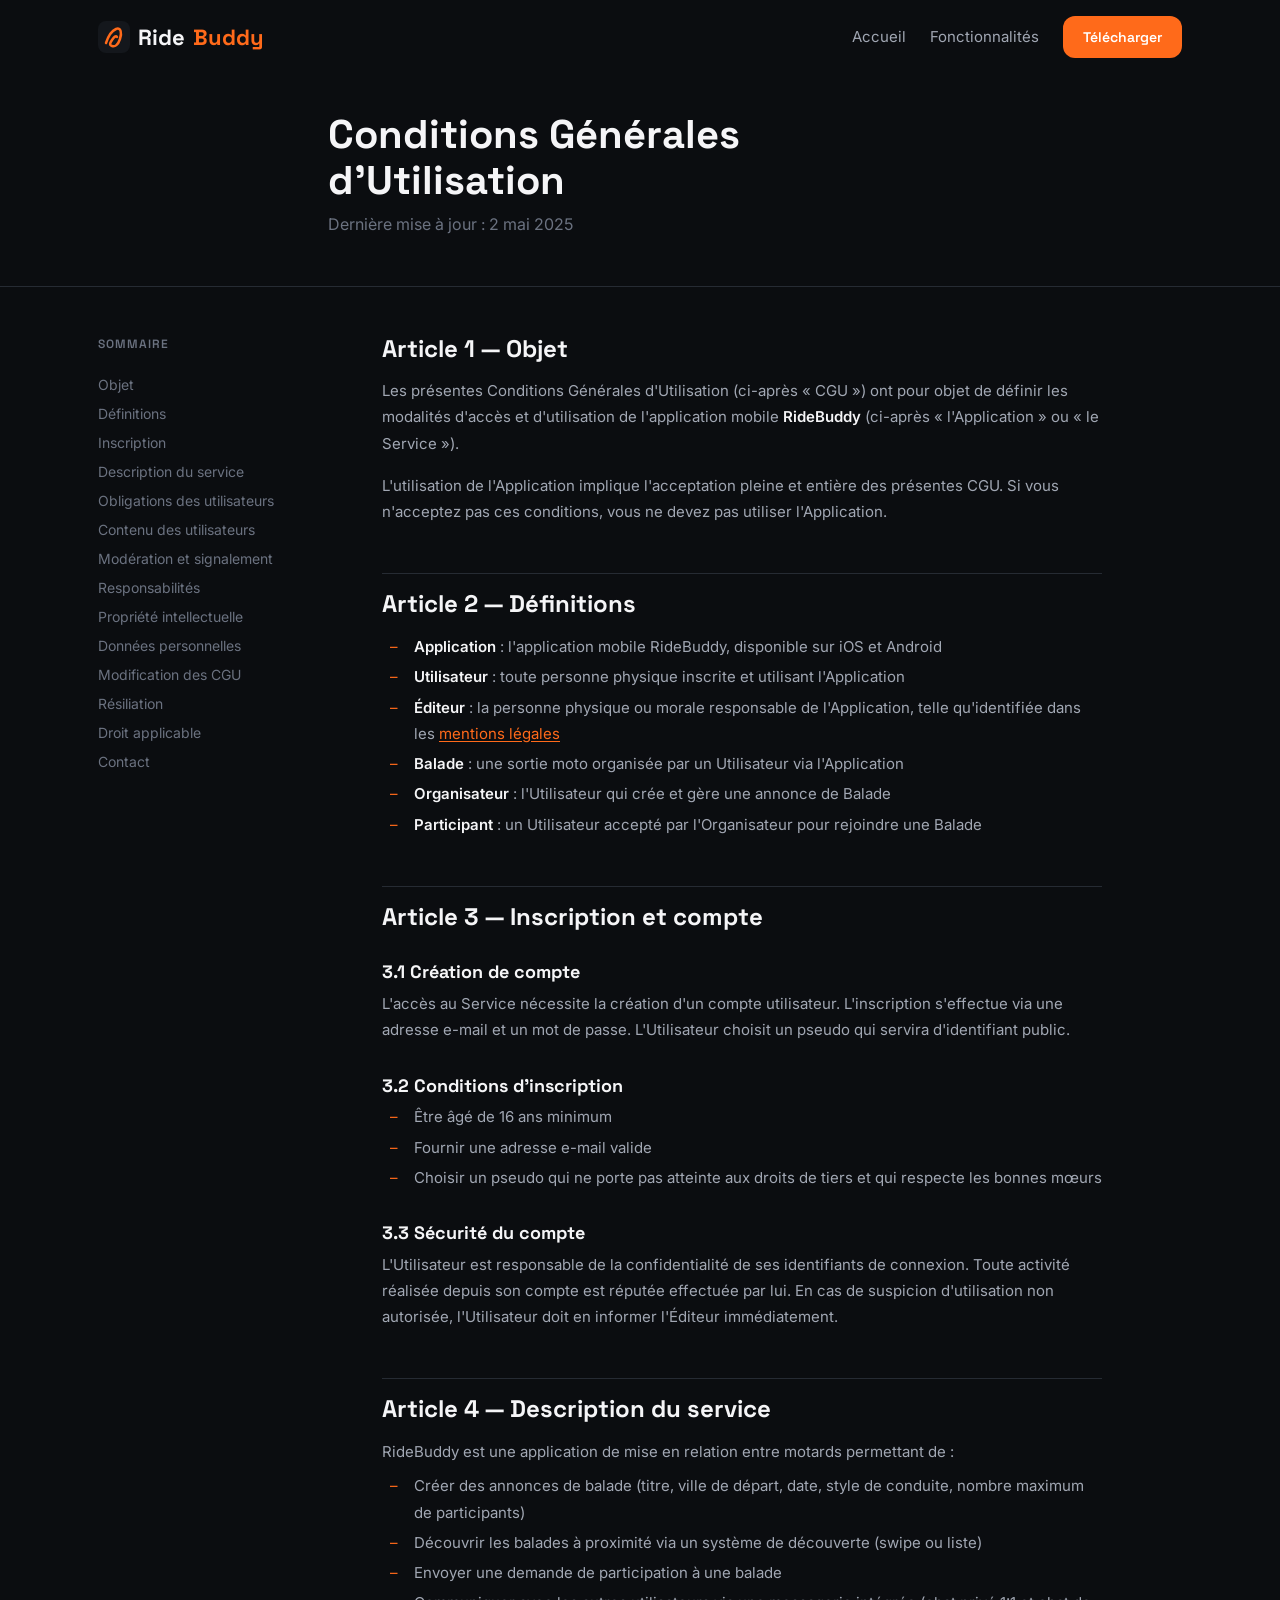
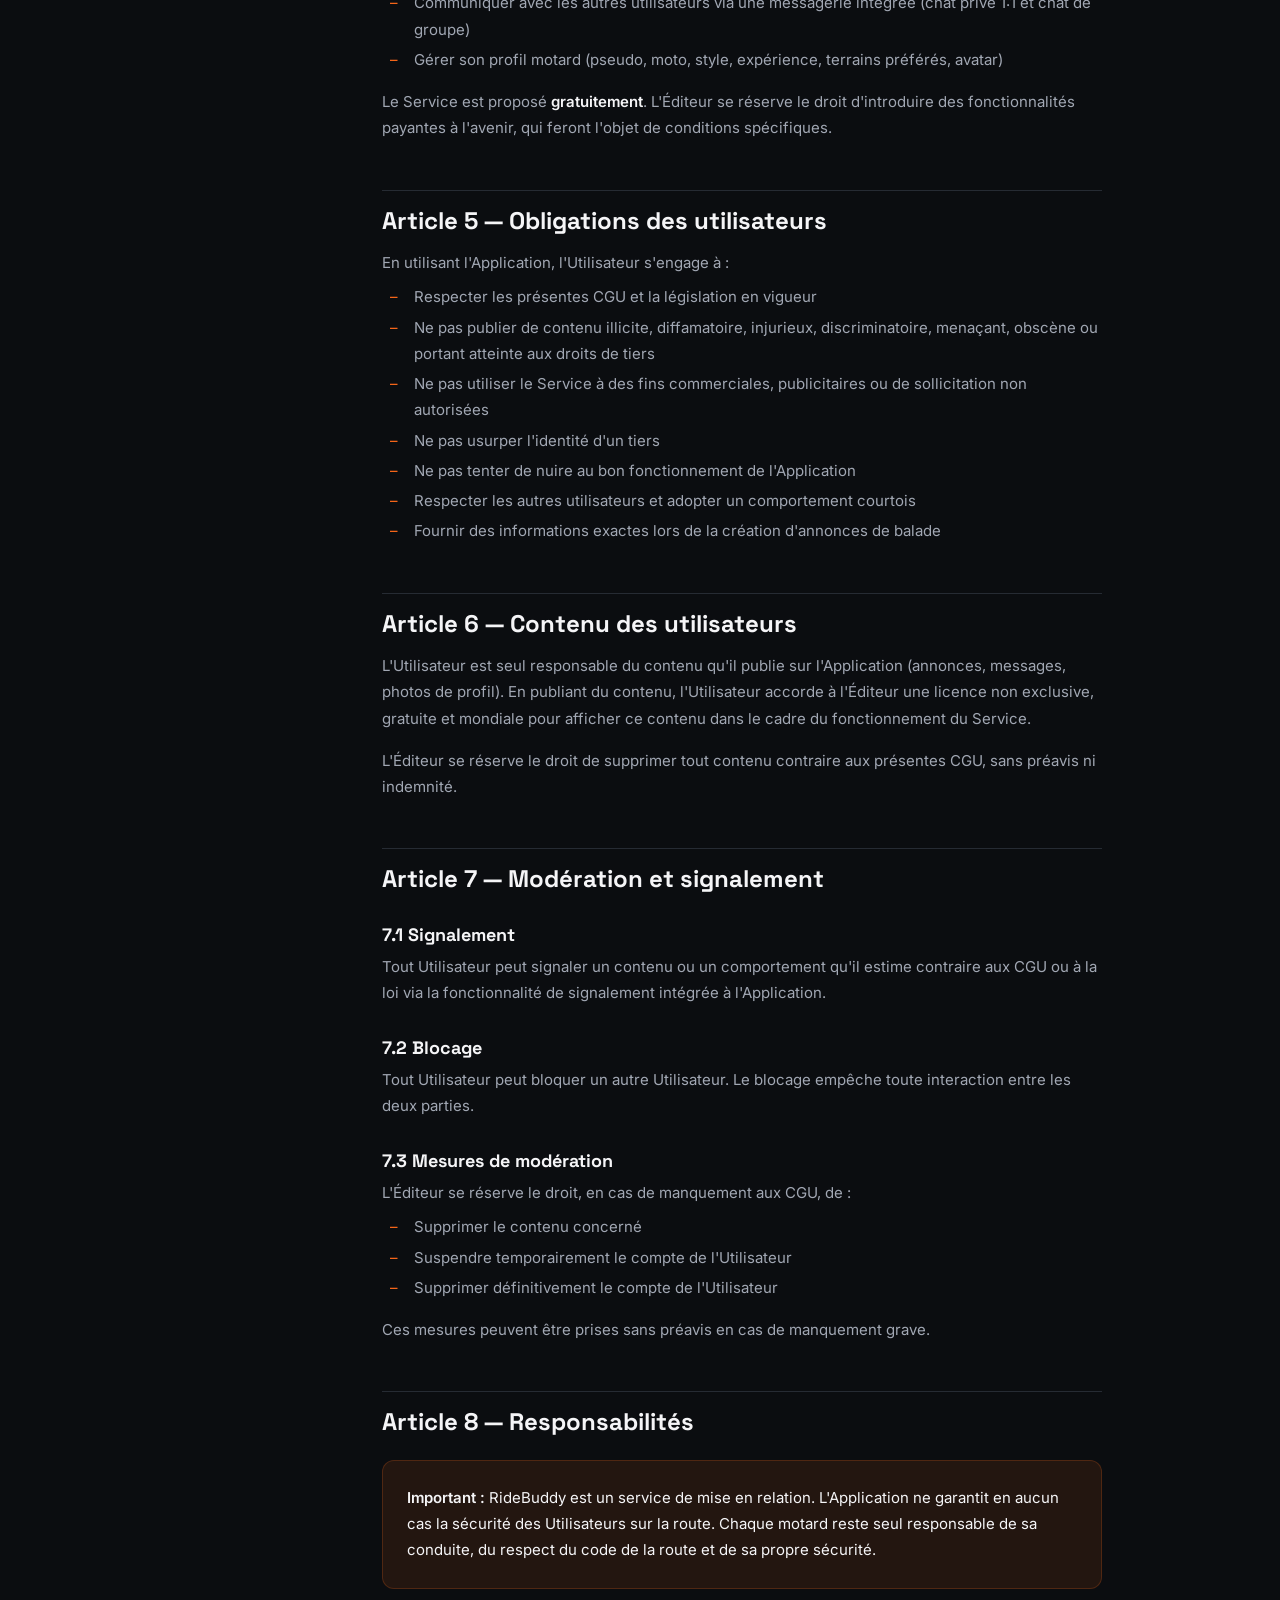
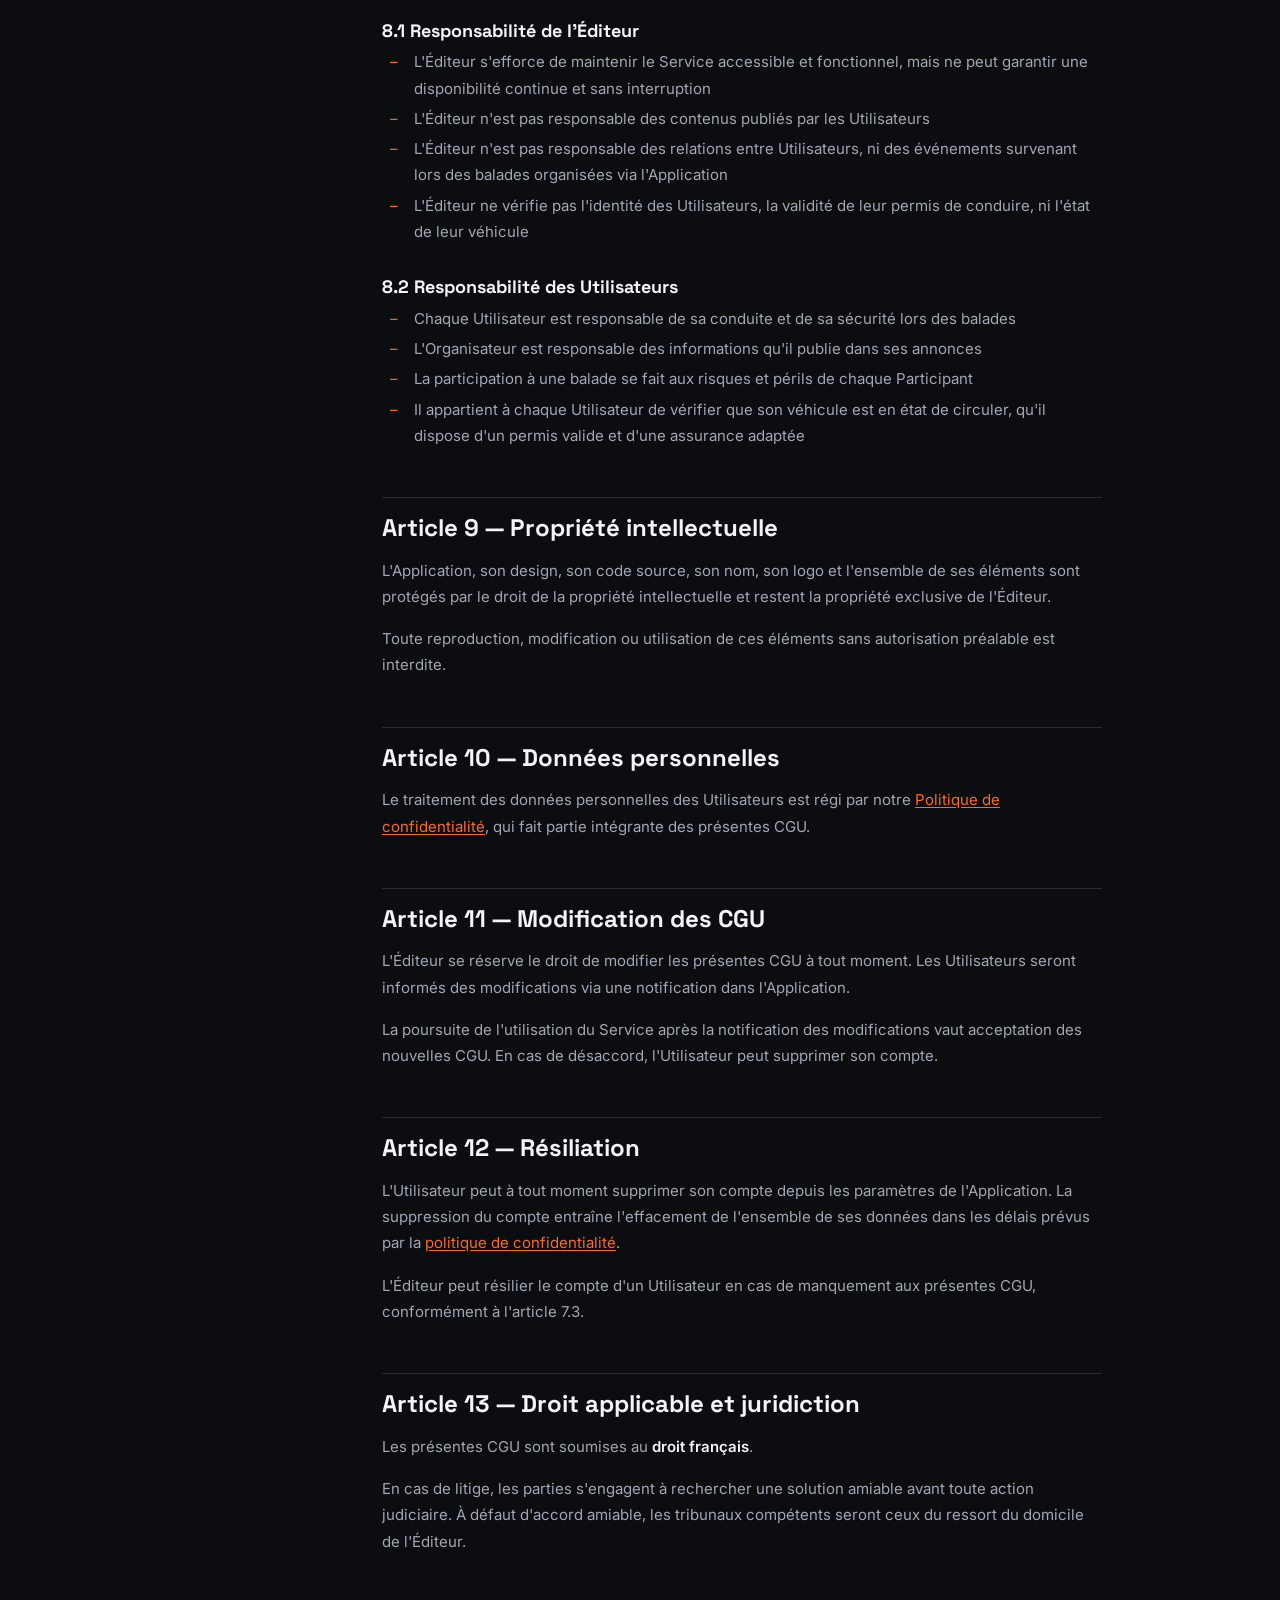
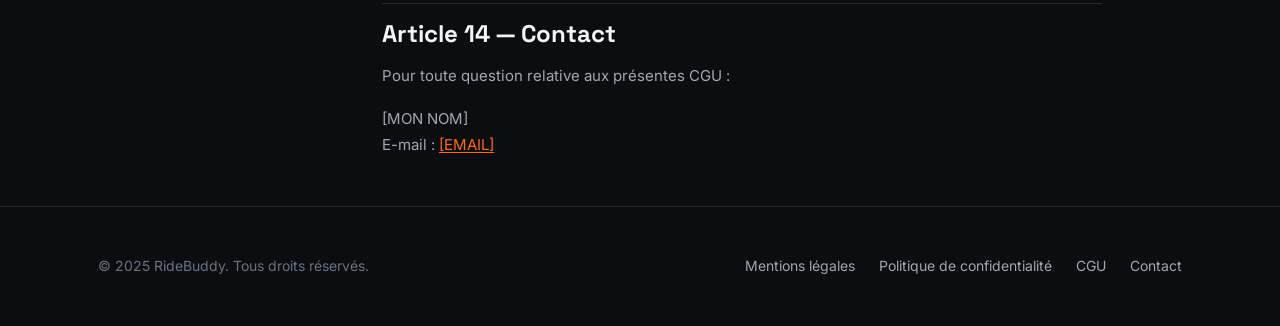
==== cgu/index.html @ 15f6d3ec "Initial commit — site vitrine RideBuddy Page d'accueil, mentions légales, politique de confidentiali" ====
<!DOCTYPE html>
<html lang="fr">
<head>
  <meta charset="UTF-8">
  <meta name="viewport" content="width=device-width, initial-scale=1.0">
  <title>Conditions Générales d'Utilisation — RideBuddy</title>
  <meta name="description" content="Conditions Générales d'Utilisation de l'application RideBuddy.">
  <meta property="og:title" content="CGU — RideBuddy">
  <meta property="og:url" content="https://ridebuddy.app/cgu">
  <meta property="og:locale" content="fr_FR">
  <link rel="icon" href="/assets/img/favicon.svg" type="image/svg+xml">
  <link rel="preconnect" href="https://fonts.googleapis.com">
  <link rel="preconnect" href="https://fonts.gstatic.com" crossorigin>
  <link href="https://fonts.googleapis.com/css2?family=Inter:wght@400;500&family=Space+Grotesk:wght@600;700&display=swap" rel="stylesheet">
  <link rel="stylesheet" href="/assets/css/style.css">
</head>
<body>

  <a href="#main" class="skip-link">Aller au contenu</a>

  <header class="header scrolled" role="banner">
    <div class="container header__inner">
      <a href="/" class="logo" aria-label="RideBuddy — Accueil">
        <svg viewBox="0 0 32 32" aria-hidden="true"><rect width="32" height="32" rx="8" fill="#14171C"/><path d="M8 22c2-6 5-12 10-14s6 4 4 10-5 8-8 7-2-3 0-6 4-5 5-3" fill="none" stroke="#FF6A1A" stroke-width="2.5" stroke-linecap="round"/></svg>
        Ride<span>Buddy</span>
      </a>
      <nav class="nav" aria-label="Navigation principale">
        <div class="nav__links">
          <a href="/" class="nav__link">Accueil</a>
          <a href="/#features" class="nav__link">Fonctionnalités</a>
          <a href="/#telecharger" class="btn btn--primary btn--small">Télécharger</a>
        </div>
        <button class="menu-toggle" aria-expanded="false" aria-controls="mobile-nav" aria-label="Ouvrir le menu">
          <span></span><span></span><span></span>
        </button>
      </nav>
    </div>
  </header>

  <div class="mobile-nav" id="mobile-nav" aria-hidden="true">
    <a href="/">Accueil</a>
    <a href="/#features">Fonctionnalités</a>
    <a href="/#telecharger">Télécharger</a>
  </div>

  <main id="main">

    <section class="legal-hero">
      <div class="container container--narrow">
        <h1>Conditions Générales d'Utilisation</h1>
        <p>Dernière mise à jour : 2 mai 2025</p>
      </div>
    </section>

    <div class="container">
      <div class="legal-layout">

        <aside class="legal-toc" aria-label="Sommaire">
          <div class="legal-toc__title">Sommaire</div>
          <a href="#objet">Objet</a>
          <a href="#definitions">Définitions</a>
          <a href="#inscription">Inscription</a>
          <a href="#service">Description du service</a>
          <a href="#obligations">Obligations des utilisateurs</a>
          <a href="#contenu">Contenu des utilisateurs</a>
          <a href="#moderation">Modération et signalement</a>
          <a href="#responsabilite">Responsabilités</a>
          <a href="#propriete">Propriété intellectuelle</a>
          <a href="#donnees">Données personnelles</a>
          <a href="#modification">Modification des CGU</a>
          <a href="#resiliation">Résiliation</a>
          <a href="#droit-applicable">Droit applicable</a>
          <a href="#contact">Contact</a>
        </aside>

        <article class="legal-content">

          <h2 id="objet">Article 1 — Objet</h2>
          <p>Les présentes Conditions Générales d'Utilisation (ci-après « CGU ») ont pour objet de définir les modalités d'accès et d'utilisation de l'application mobile <strong>RideBuddy</strong> (ci-après « l'Application » ou « le Service »).</p>
          <p>L'utilisation de l'Application implique l'acceptation pleine et entière des présentes CGU. Si vous n'acceptez pas ces conditions, vous ne devez pas utiliser l'Application.</p>

          <h2 id="definitions">Article 2 — Définitions</h2>
          <ul>
            <li><strong>Application</strong> : l'application mobile RideBuddy, disponible sur iOS et Android</li>
            <li><strong>Utilisateur</strong> : toute personne physique inscrite et utilisant l'Application</li>
            <li><strong>Éditeur</strong> : la personne physique ou morale responsable de l'Application, telle qu'identifiée dans les <a href="/mentions-legales">mentions légales</a></li>
            <li><strong>Balade</strong> : une sortie moto organisée par un Utilisateur via l'Application</li>
            <li><strong>Organisateur</strong> : l'Utilisateur qui crée et gère une annonce de Balade</li>
            <li><strong>Participant</strong> : un Utilisateur accepté par l'Organisateur pour rejoindre une Balade</li>
          </ul>

          <h2 id="inscription">Article 3 — Inscription et compte</h2>

          <h3>3.1 Création de compte</h3>
          <p>L'accès au Service nécessite la création d'un compte utilisateur. L'inscription s'effectue via une adresse e-mail et un mot de passe. L'Utilisateur choisit un pseudo qui servira d'identifiant public.</p>

          <h3>3.2 Conditions d'inscription</h3>
          <ul>
            <li>Être âgé de 16 ans minimum</li>
            <li>Fournir une adresse e-mail valide</li>
            <li>Choisir un pseudo qui ne porte pas atteinte aux droits de tiers et qui respecte les bonnes mœurs</li>
          </ul>

          <h3>3.3 Sécurité du compte</h3>
          <p>L'Utilisateur est responsable de la confidentialité de ses identifiants de connexion. Toute activité réalisée depuis son compte est réputée effectuée par lui. En cas de suspicion d'utilisation non autorisée, l'Utilisateur doit en informer l'Éditeur immédiatement.</p>

          <h2 id="service">Article 4 — Description du service</h2>
          <p>RideBuddy est une application de mise en relation entre motards permettant de :</p>
          <ul>
            <li>Créer des annonces de balade (titre, ville de départ, date, style de conduite, nombre maximum de participants)</li>
            <li>Découvrir les balades à proximité via un système de découverte (swipe ou liste)</li>
            <li>Envoyer une demande de participation à une balade</li>
            <li>Communiquer avec les autres utilisateurs via une messagerie intégrée (chat privé 1:1 et chat de groupe)</li>
            <li>Gérer son profil motard (pseudo, moto, style, expérience, terrains préférés, avatar)</li>
          </ul>
          <p>Le Service est proposé <strong>gratuitement</strong>. L'Éditeur se réserve le droit d'introduire des fonctionnalités payantes à l'avenir, qui feront l'objet de conditions spécifiques.</p>

          <h2 id="obligations">Article 5 — Obligations des utilisateurs</h2>
          <p>En utilisant l'Application, l'Utilisateur s'engage à :</p>
          <ul>
            <li>Respecter les présentes CGU et la législation en vigueur</li>
            <li>Ne pas publier de contenu illicite, diffamatoire, injurieux, discriminatoire, menaçant, obscène ou portant atteinte aux droits de tiers</li>
            <li>Ne pas utiliser le Service à des fins commerciales, publicitaires ou de sollicitation non autorisées</li>
            <li>Ne pas usurper l'identité d'un tiers</li>
            <li>Ne pas tenter de nuire au bon fonctionnement de l'Application</li>
            <li>Respecter les autres utilisateurs et adopter un comportement courtois</li>
            <li>Fournir des informations exactes lors de la création d'annonces de balade</li>
          </ul>

          <h2 id="contenu">Article 6 — Contenu des utilisateurs</h2>
          <p>L'Utilisateur est seul responsable du contenu qu'il publie sur l'Application (annonces, messages, photos de profil). En publiant du contenu, l'Utilisateur accorde à l'Éditeur une licence non exclusive, gratuite et mondiale pour afficher ce contenu dans le cadre du fonctionnement du Service.</p>
          <p>L'Éditeur se réserve le droit de supprimer tout contenu contraire aux présentes CGU, sans préavis ni indemnité.</p>

          <h2 id="moderation">Article 7 — Modération et signalement</h2>

          <h3>7.1 Signalement</h3>
          <p>Tout Utilisateur peut signaler un contenu ou un comportement qu'il estime contraire aux CGU ou à la loi via la fonctionnalité de signalement intégrée à l'Application.</p>

          <h3>7.2 Blocage</h3>
          <p>Tout Utilisateur peut bloquer un autre Utilisateur. Le blocage empêche toute interaction entre les deux parties.</p>

          <h3>7.3 Mesures de modération</h3>
          <p>L'Éditeur se réserve le droit, en cas de manquement aux CGU, de :</p>
          <ul>
            <li>Supprimer le contenu concerné</li>
            <li>Suspendre temporairement le compte de l'Utilisateur</li>
            <li>Supprimer définitivement le compte de l'Utilisateur</li>
          </ul>
          <p>Ces mesures peuvent être prises sans préavis en cas de manquement grave.</p>

          <h2 id="responsabilite">Article 8 — Responsabilités</h2>

          <div class="info-box">
            <p><strong>Important :</strong> RideBuddy est un service de mise en relation. L'Application ne garantit en aucun cas la sécurité des Utilisateurs sur la route. Chaque motard reste seul responsable de sa conduite, du respect du code de la route et de sa propre sécurité.</p>
          </div>

          <h3>8.1 Responsabilité de l'Éditeur</h3>
          <ul>
            <li>L'Éditeur s'efforce de maintenir le Service accessible et fonctionnel, mais ne peut garantir une disponibilité continue et sans interruption</li>
            <li>L'Éditeur n'est pas responsable des contenus publiés par les Utilisateurs</li>
            <li>L'Éditeur n'est pas responsable des relations entre Utilisateurs, ni des événements survenant lors des balades organisées via l'Application</li>
            <li>L'Éditeur ne vérifie pas l'identité des Utilisateurs, la validité de leur permis de conduire, ni l'état de leur véhicule</li>
          </ul>

          <h3>8.2 Responsabilité des Utilisateurs</h3>
          <ul>
            <li>Chaque Utilisateur est responsable de sa conduite et de sa sécurité lors des balades</li>
            <li>L'Organisateur est responsable des informations qu'il publie dans ses annonces</li>
            <li>La participation à une balade se fait aux risques et périls de chaque Participant</li>
            <li>Il appartient à chaque Utilisateur de vérifier que son véhicule est en état de circuler, qu'il dispose d'un permis valide et d'une assurance adaptée</li>
          </ul>

          <h2 id="propriete">Article 9 — Propriété intellectuelle</h2>
          <p>L'Application, son design, son code source, son nom, son logo et l'ensemble de ses éléments sont protégés par le droit de la propriété intellectuelle et restent la propriété exclusive de l'Éditeur.</p>
          <p>Toute reproduction, modification ou utilisation de ces éléments sans autorisation préalable est interdite.</p>

          <h2 id="donnees">Article 10 — Données personnelles</h2>
          <p>Le traitement des données personnelles des Utilisateurs est régi par notre <a href="/confidentialite">Politique de confidentialité</a>, qui fait partie intégrante des présentes CGU.</p>

          <h2 id="modification">Article 11 — Modification des CGU</h2>
          <p>L'Éditeur se réserve le droit de modifier les présentes CGU à tout moment. Les Utilisateurs seront informés des modifications via une notification dans l'Application.</p>
          <p>La poursuite de l'utilisation du Service après la notification des modifications vaut acceptation des nouvelles CGU. En cas de désaccord, l'Utilisateur peut supprimer son compte.</p>

          <h2 id="resiliation">Article 12 — Résiliation</h2>
          <p>L'Utilisateur peut à tout moment supprimer son compte depuis les paramètres de l'Application. La suppression du compte entraîne l'effacement de l'ensemble de ses données dans les délais prévus par la <a href="/confidentialite">politique de confidentialité</a>.</p>
          <p>L'Éditeur peut résilier le compte d'un Utilisateur en cas de manquement aux présentes CGU, conformément à l'article 7.3.</p>

          <h2 id="droit-applicable">Article 13 — Droit applicable et juridiction</h2>
          <p>Les présentes CGU sont soumises au <strong>droit français</strong>.</p>
          <p>En cas de litige, les parties s'engagent à rechercher une solution amiable avant toute action judiciaire. À défaut d'accord amiable, les tribunaux compétents seront ceux du ressort du domicile de l'Éditeur.</p>

          <h2 id="contact">Article 14 — Contact</h2>
          <p>Pour toute question relative aux présentes CGU :</p>
          <p>
            [MON NOM]<br>
            E-mail : <a href="mailto:[EMAIL]">[EMAIL]</a>
          </p>

        </article>
      </div>
    </div>

  </main>

  <footer class="footer" role="contentinfo">
    <div class="container footer__inner">
      <div>&copy; 2025 RideBuddy. Tous droits réservés.</div>
      <nav class="footer__links" aria-label="Liens légaux">
        <a href="/mentions-legales">Mentions légales</a>
        <a href="/confidentialite">Politique de confidentialité</a>
        <a href="/cgu" aria-current="page">CGU</a>
        <a href="mailto:[EMAIL]">Contact</a>
      </nav>
    </div>
  </footer>

  <script src="/assets/js/main.js" defer></script>
</body>
</html>
---- assets/css/style.css ----
/* ========================================
   TOKENS
   ======================================== */

:root {
  /* Colors */
  --bg-base: #0B0D10;
  --bg-elevated: #14171C;
  --bg-overlay: #1C2026;
  --border: #262B33;
  --border-light: #2E343D;

  --text-primary: #F5F5F7;
  --text-secondary: #A1A7B3;
  --text-muted: #6B7280;

  --accent: #FF6A1A;
  --accent-hover: #FF8642;
  --accent-soft: rgba(255, 106, 26, 0.1);
  --accent-glow: rgba(255, 106, 26, 0.15);

  --success: #4ADE80;
  --danger: #EF4444;

  /* Typography */
  --font-heading: 'Space Grotesk', system-ui, sans-serif;
  --font-body: 'Inter', system-ui, sans-serif;

  /* Spacing */
  --space-xs: 0.25rem;
  --space-sm: 0.5rem;
  --space-md: 1rem;
  --space-lg: 1.5rem;
  --space-xl: 2rem;
  --space-2xl: 3rem;
  --space-3xl: 4rem;
  --space-4xl: 6rem;

  /* Layout */
  --container-max: 1180px;
  --container-narrow: 720px;
  --radius-sm: 8px;
  --radius-md: 12px;
  --radius-lg: 16px;
  --radius-xl: 24px;

  /* Transitions */
  --ease-out: cubic-bezier(0.16, 1, 0.3, 1);
  --duration-fast: 150ms;
  --duration-normal: 250ms;
}


/* ========================================
   RESET
   ======================================== */

*, *::before, *::after {
  box-sizing: border-box;
  margin: 0;
  padding: 0;
}

html {
  -webkit-text-size-adjust: 100%;
  scroll-behavior: smooth;
  scroll-padding-top: 5rem;
}

@media (prefers-reduced-motion: reduce) {
  html { scroll-behavior: auto; }
  *, *::before, *::after {
    animation-duration: 0.01ms !important;
    transition-duration: 0.01ms !important;
  }
}

body {
  font-family: var(--font-body);
  font-size: 1rem;
  line-height: 1.6;
  color: var(--text-primary);
  background-color: var(--bg-base);
  -webkit-font-smoothing: antialiased;
  -moz-osx-font-smoothing: grayscale;
  overflow-x: hidden;
}

img, svg {
  display: block;
  max-width: 100%;
  height: auto;
}

a {
  color: inherit;
  text-decoration: none;
}

button {
  font: inherit;
  color: inherit;
  background: none;
  border: none;
  cursor: pointer;
}

ul, ol { list-style: none; }

:focus-visible {
  outline: 2px solid var(--accent);
  outline-offset: 2px;
  border-radius: 2px;
}


/* ========================================
   BASE
   ======================================== */

.skip-link {
  position: absolute;
  top: -100%;
  left: var(--space-md);
  background: var(--accent);
  color: var(--bg-base);
  padding: var(--space-sm) var(--space-md);
  border-radius: var(--radius-sm);
  font-weight: 600;
  z-index: 1000;
}

.skip-link:focus {
  top: var(--space-md);
}

.container {
  width: 100%;
  max-width: var(--container-max);
  margin-inline: auto;
  padding-inline: var(--space-lg);
}

@media (min-width: 768px) {
  .container { padding-inline: var(--space-2xl); }
}

.container--narrow {
  max-width: var(--container-narrow);
}

section {
  padding-block: var(--space-3xl);
}

@media (min-width: 768px) {
  section { padding-block: var(--space-4xl); }
}

h1, h2, h3, h4 {
  font-family: var(--font-heading);
  font-weight: 700;
  line-height: 1.15;
  color: var(--text-primary);
}

h1 { font-size: clamp(2.25rem, 5vw, 3.5rem); }
h2 { font-size: clamp(1.75rem, 3.5vw, 2.5rem); }
h3 { font-size: clamp(1.25rem, 2vw, 1.5rem); }
h4 { font-size: 1.125rem; }

p + p { margin-top: var(--space-md); }

.text-gradient {
  background: linear-gradient(135deg, var(--accent) 0%, #FFB347 100%);
  -webkit-background-clip: text;
  -webkit-text-fill-color: transparent;
  background-clip: text;
}

.section-label {
  display: inline-block;
  font-family: var(--font-heading);
  font-size: 0.875rem;
  font-weight: 600;
  letter-spacing: 0.08em;
  text-transform: uppercase;
  color: var(--accent);
  margin-bottom: var(--space-md);
}

.section-header {
  text-align: center;
  max-width: 640px;
  margin-inline: auto;
  margin-bottom: var(--space-2xl);
}

@media (min-width: 768px) {
  .section-header { margin-bottom: var(--space-3xl); }
}

.section-header p {
  color: var(--text-secondary);
  font-size: 1.125rem;
  margin-top: var(--space-md);
}


/* ========================================
   COMPONENTS
   ======================================== */

/* --- Buttons --- */

.btn {
  display: inline-flex;
  align-items: center;
  justify-content: center;
  gap: var(--space-sm);
  padding: 0.875rem 1.75rem;
  font-family: var(--font-heading);
  font-size: 1rem;
  font-weight: 600;
  border-radius: var(--radius-md);
  transition: all var(--duration-normal) var(--ease-out);
  white-space: nowrap;
}

.btn--primary {
  background: var(--accent);
  color: #fff;
}

.btn--primary:hover {
  background: var(--accent-hover);
  transform: translateY(-1px);
  box-shadow: 0 8px 24px rgba(255, 106, 26, 0.3);
}

.btn--secondary {
  background: var(--bg-overlay);
  color: var(--text-primary);
  border: 1px solid var(--border-light);
}

.btn--secondary:hover {
  background: var(--border);
  border-color: var(--text-muted);
}

.btn--small {
  padding: 0.625rem 1.25rem;
  font-size: 0.875rem;
}

.btn svg {
  width: 1.25em;
  height: 1.25em;
  flex-shrink: 0;
}

.store-badges {
  display: flex;
  flex-wrap: wrap;
  gap: var(--space-md);
}

.store-badge {
  display: inline-flex;
  align-items: center;
  gap: var(--space-sm);
  padding: 0.75rem 1.5rem;
  background: var(--bg-overlay);
  border: 1px solid var(--border-light);
  border-radius: var(--radius-md);
  transition: all var(--duration-normal) var(--ease-out);
}

.store-badge:hover {
  border-color: var(--accent);
  background: var(--accent-soft);
  transform: translateY(-2px);
}

.store-badge svg {
  width: 1.5rem;
  height: 1.5rem;
  flex-shrink: 0;
}

.store-badge__label {
  font-size: 0.75rem;
  color: var(--text-muted);
  line-height: 1.2;
}

.store-badge__store {
  font-family: var(--font-heading);
  font-size: 1rem;
  font-weight: 600;
  line-height: 1.2;
}


/* --- Header --- */

.header {
  position: fixed;
  top: 0;
  left: 0;
  right: 0;
  z-index: 100;
  padding-block: var(--space-md);
  transition: all var(--duration-normal) var(--ease-out);
}

.header.scrolled {
  background: rgba(11, 13, 16, 0.92);
  backdrop-filter: blur(12px);
  -webkit-backdrop-filter: blur(12px);
  border-bottom: 1px solid var(--border);
  padding-block: var(--space-sm);
}

.header__inner {
  display: flex;
  align-items: center;
  justify-content: space-between;
}

.logo {
  display: flex;
  align-items: center;
  gap: var(--space-sm);
  font-family: var(--font-heading);
  font-size: 1.375rem;
  font-weight: 700;
  color: var(--text-primary);
}

.logo svg {
  width: 2rem;
  height: 2rem;
}

.logo span {
  color: var(--accent);
}

.nav { display: flex; align-items: center; gap: var(--space-xl); }

.nav__links {
  display: none;
  align-items: center;
  gap: var(--space-lg);
}

@media (min-width: 768px) {
  .nav__links { display: flex; }
}

.nav__link {
  font-size: 0.9375rem;
  color: var(--text-secondary);
  transition: color var(--duration-fast);
}

.nav__link:hover { color: var(--text-primary); }

.menu-toggle {
  display: flex;
  flex-direction: column;
  gap: 5px;
  padding: var(--space-sm);
}

@media (min-width: 768px) {
  .menu-toggle { display: none; }
}

.menu-toggle span {
  display: block;
  width: 22px;
  height: 2px;
  background: var(--text-primary);
  border-radius: 2px;
  transition: all var(--duration-normal) var(--ease-out);
  transform-origin: center;
}

.menu-toggle[aria-expanded="true"] span:nth-child(1) {
  transform: translateY(7px) rotate(45deg);
}

.menu-toggle[aria-expanded="true"] span:nth-child(2) {
  opacity: 0;
}

.menu-toggle[aria-expanded="true"] span:nth-child(3) {
  transform: translateY(-7px) rotate(-45deg);
}

.mobile-nav {
  position: fixed;
  inset: 0;
  z-index: 99;
  background: rgba(11, 13, 16, 0.97);
  backdrop-filter: blur(12px);
  -webkit-backdrop-filter: blur(12px);
  display: flex;
  flex-direction: column;
  align-items: center;
  justify-content: center;
  gap: var(--space-xl);
  opacity: 0;
  visibility: hidden;
  transition: all var(--duration-normal) var(--ease-out);
}

.mobile-nav.open {
  opacity: 1;
  visibility: visible;
}

.mobile-nav a {
  font-family: var(--font-heading);
  font-size: 1.5rem;
  font-weight: 600;
  color: var(--text-secondary);
  transition: color var(--duration-fast);
}

.mobile-nav a:hover { color: var(--accent); }


/* --- Cards --- */

.card {
  background: var(--bg-elevated);
  border: 1px solid var(--border);
  border-radius: var(--radius-lg);
  padding: var(--space-xl);
  transition: all var(--duration-normal) var(--ease-out);
}

.card:hover {
  border-color: var(--border-light);
  transform: translateY(-2px);
  box-shadow: 0 8px 32px rgba(0, 0, 0, 0.3);
}

.card__icon {
  width: 3rem;
  height: 3rem;
  display: flex;
  align-items: center;
  justify-content: center;
  background: var(--accent-soft);
  border-radius: var(--radius-md);
  margin-bottom: var(--space-lg);
  color: var(--accent);
}

.card__icon svg {
  width: 1.5rem;
  height: 1.5rem;
}

.card h3 {
  margin-bottom: var(--space-sm);
}

.card p {
  color: var(--text-secondary);
  font-size: 0.9375rem;
  line-height: 1.65;
}


/* --- Footer --- */

.footer {
  border-top: 1px solid var(--border);
  padding-block: var(--space-2xl);
  color: var(--text-muted);
  font-size: 0.875rem;
}

.footer__inner {
  display: flex;
  flex-direction: column;
  gap: var(--space-lg);
  align-items: center;
  text-align: center;
}

@media (min-width: 768px) {
  .footer__inner {
    flex-direction: row;
    justify-content: space-between;
    text-align: left;
  }
}

.footer__links {
  display: flex;
  flex-wrap: wrap;
  gap: var(--space-md) var(--space-lg);
  justify-content: center;
}

.footer__links a {
  color: var(--text-secondary);
  transition: color var(--duration-fast);
}

.footer__links a:hover { color: var(--accent); }


/* ========================================
   HOME PAGE
   ======================================== */

/* --- Hero --- */

.hero {
  position: relative;
  min-height: 100vh;
  min-height: 100dvh;
  display: flex;
  align-items: center;
  padding-top: 5rem;
  overflow: hidden;
}

.hero__bg {
  position: absolute;
  inset: 0;
  z-index: 0;
  overflow: hidden;
}

.hero__bg svg {
  position: absolute;
  width: 100%;
  height: 100%;
}

.hero__gradient {
  position: absolute;
  inset: 0;
  background:
    radial-gradient(ellipse 80% 60% at 50% 40%, var(--accent-glow) 0%, transparent 60%),
    radial-gradient(ellipse 60% 80% at 80% 20%, rgba(255, 106, 26, 0.06) 0%, transparent 50%);
}

.hero__content {
  position: relative;
  z-index: 1;
  max-width: 640px;
}

.hero h1 {
  margin-bottom: var(--space-lg);
}

.hero__subtitle {
  font-size: clamp(1.0625rem, 2vw, 1.25rem);
  color: var(--text-secondary);
  line-height: 1.7;
  margin-bottom: var(--space-2xl);
}

.hero__actions {
  display: flex;
  flex-direction: column;
  gap: var(--space-md);
}

@media (min-width: 480px) {
  .hero__actions { flex-direction: row; }
}

.hero__scroll-hint {
  position: absolute;
  bottom: var(--space-xl);
  left: 50%;
  transform: translateX(-50%);
  z-index: 1;
  display: flex;
  flex-direction: column;
  align-items: center;
  gap: var(--space-sm);
  color: var(--text-muted);
  font-size: 0.8125rem;
  animation: float 3s ease-in-out infinite;
}

@keyframes float {
  0%, 100% { transform: translateX(-50%) translateY(0); }
  50% { transform: translateX(-50%) translateY(8px); }
}

.hero__scroll-hint svg {
  width: 1.25rem;
  height: 1.25rem;
  opacity: 0.5;
}


/* --- Features --- */

.features { background: var(--bg-base); }

.features__grid {
  display: grid;
  grid-template-columns: 1fr;
  gap: var(--space-lg);
}

@media (min-width: 640px) {
  .features__grid { grid-template-columns: repeat(2, 1fr); }
}

@media (min-width: 1024px) {
  .features__grid { grid-template-columns: repeat(3, 1fr); }
}


/* --- Steps --- */

.steps {
  background: var(--bg-elevated);
  border-block: 1px solid var(--border);
}

.steps__grid {
  display: grid;
  grid-template-columns: 1fr;
  gap: var(--space-xl);
  counter-reset: step;
}

@media (min-width: 768px) {
  .steps__grid {
    grid-template-columns: repeat(4, 1fr);
    gap: var(--space-lg);
  }
}

.step {
  position: relative;
  counter-increment: step;
  text-align: center;
}

@media (min-width: 768px) {
  .step:not(:last-child)::after {
    content: '';
    position: absolute;
    top: 2rem;
    right: calc(-1 * var(--space-lg) / 2 - 12px);
    width: 24px;
    height: 2px;
    background: var(--border-light);
  }
}

.step__number {
  display: inline-flex;
  align-items: center;
  justify-content: center;
  width: 3.5rem;
  height: 3.5rem;
  border-radius: 50%;
  background: var(--accent-soft);
  border: 2px solid var(--accent);
  font-family: var(--font-heading);
  font-size: 1.25rem;
  font-weight: 700;
  color: var(--accent);
  margin-bottom: var(--space-lg);
}

.step__number::before {
  content: counter(step);
}

.step h3 {
  margin-bottom: var(--space-sm);
}

.step p {
  color: var(--text-secondary);
  font-size: 0.9375rem;
}

.step__icon {
  display: flex;
  align-items: center;
  justify-content: center;
  margin-inline: auto;
  margin-bottom: var(--space-md);
  width: 2.5rem;
  height: 2.5rem;
  color: var(--accent);
}

.step__icon svg {
  width: 100%;
  height: 100%;
}


/* --- CTA --- */

.cta {
  text-align: center;
}

.cta h2 {
  margin-bottom: var(--space-md);
}

.cta > .container > p {
  color: var(--text-secondary);
  font-size: 1.125rem;
  margin-bottom: var(--space-2xl);
}

.cta .store-badges {
  justify-content: center;
}


/* ========================================
   LEGAL PAGES
   ======================================== */

.legal-hero {
  padding-top: 7rem;
  padding-bottom: var(--space-2xl);
  border-bottom: 1px solid var(--border);
}

.legal-hero h1 {
  font-size: clamp(1.75rem, 3.5vw, 2.5rem);
}

.legal-hero p {
  color: var(--text-muted);
  margin-top: var(--space-sm);
}

.legal-layout {
  display: grid;
  grid-template-columns: 1fr;
  gap: var(--space-2xl);
  padding-block: var(--space-2xl);
}

@media (min-width: 1024px) {
  .legal-layout {
    grid-template-columns: 220px 1fr;
    gap: var(--space-3xl);
  }
}

.legal-toc {
  display: none;
}

@media (min-width: 1024px) {
  .legal-toc {
    display: block;
    position: sticky;
    top: 5rem;
    align-self: start;
    max-height: calc(100vh - 6rem);
    overflow-y: auto;
  }
}

.legal-toc__title {
  font-family: var(--font-heading);
  font-size: 0.75rem;
  font-weight: 600;
  letter-spacing: 0.08em;
  text-transform: uppercase;
  color: var(--text-muted);
  margin-bottom: var(--space-md);
}

.legal-toc a {
  display: block;
  padding: var(--space-xs) 0;
  font-size: 0.875rem;
  color: var(--text-muted);
  transition: color var(--duration-fast);
  line-height: 1.5;
}

.legal-toc a:hover,
.legal-toc a.active {
  color: var(--accent);
}

.legal-content {
  max-width: var(--container-narrow);
}

.legal-content h2 {
  font-size: 1.5rem;
  margin-top: var(--space-2xl);
  margin-bottom: var(--space-md);
  padding-top: var(--space-md);
  border-top: 1px solid var(--border);
}

.legal-content h2:first-child {
  margin-top: 0;
  padding-top: 0;
  border-top: none;
}

.legal-content h3 {
  font-size: 1.125rem;
  margin-top: var(--space-xl);
  margin-bottom: var(--space-sm);
}

.legal-content p,
.legal-content li {
  color: var(--text-secondary);
  font-size: 0.9375rem;
  line-height: 1.75;
}

.legal-content ul {
  padding-left: var(--space-lg);
  margin-top: var(--space-sm);
  margin-bottom: var(--space-md);
}

.legal-content li {
  position: relative;
  padding-left: var(--space-sm);
  margin-bottom: var(--space-xs);
}

.legal-content li::before {
  content: '–';
  position: absolute;
  left: calc(-1 * var(--space-md));
  color: var(--accent);
}

.legal-content a {
  color: var(--accent);
  text-decoration: underline;
  text-underline-offset: 2px;
}

.legal-content a:hover {
  color: var(--accent-hover);
}

.legal-content strong {
  color: var(--text-primary);
  font-weight: 600;
}

.legal-content .info-box {
  background: var(--accent-soft);
  border: 1px solid rgba(255, 106, 26, 0.2);
  border-radius: var(--radius-md);
  padding: var(--space-lg);
  margin-block: var(--space-lg);
}

.legal-content .info-box p {
  color: var(--text-primary);
}


/* ========================================
   ANIMATIONS
   ======================================== */

.fade-in {
  opacity: 0;
  transform: translateY(20px);
  transition: opacity 0.6s var(--ease-out), transform 0.6s var(--ease-out);
}

.fade-in.visible {
  opacity: 1;
  transform: translateY(0);
}

.fade-in:nth-child(2) { transition-delay: 80ms; }
.fade-in:nth-child(3) { transition-delay: 160ms; }
.fade-in:nth-child(4) { transition-delay: 240ms; }
.fade-in:nth-child(5) { transition-delay: 320ms; }
.fade-in:nth-child(6) { transition-delay: 400ms; }
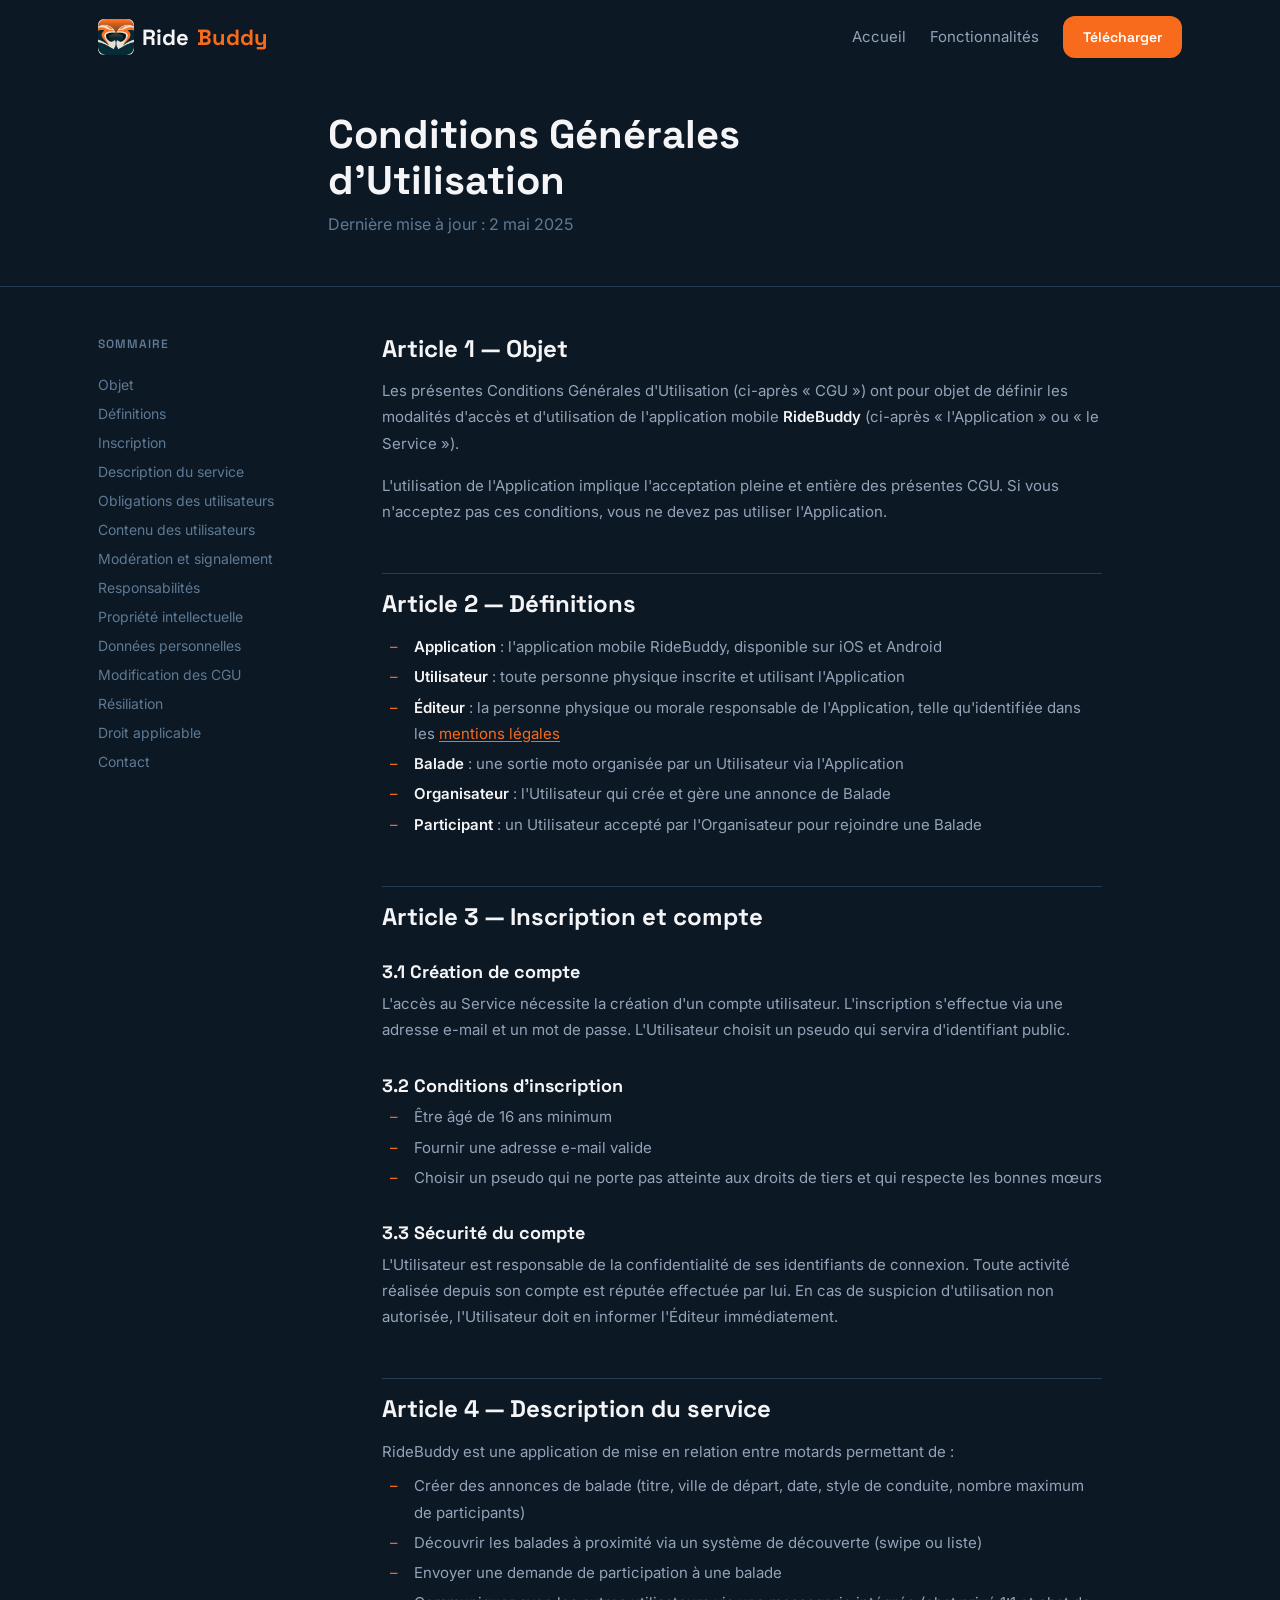
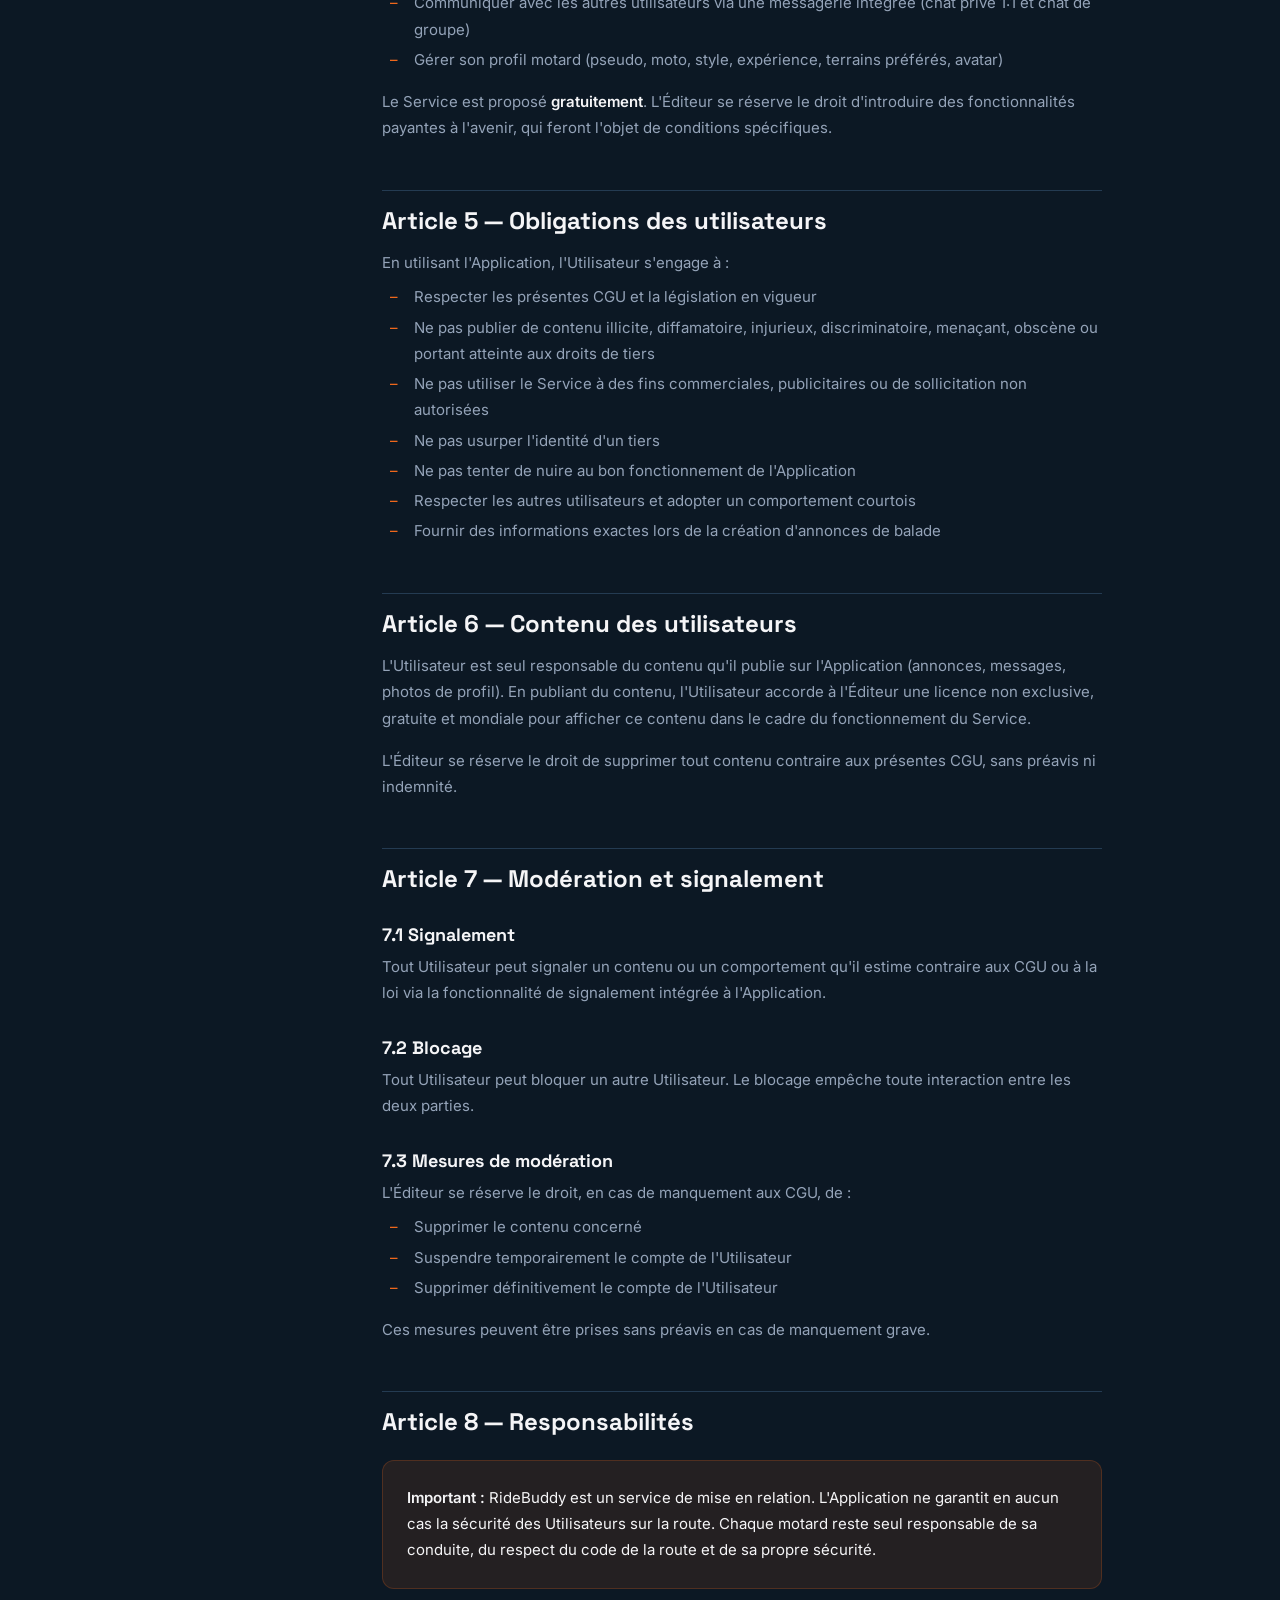
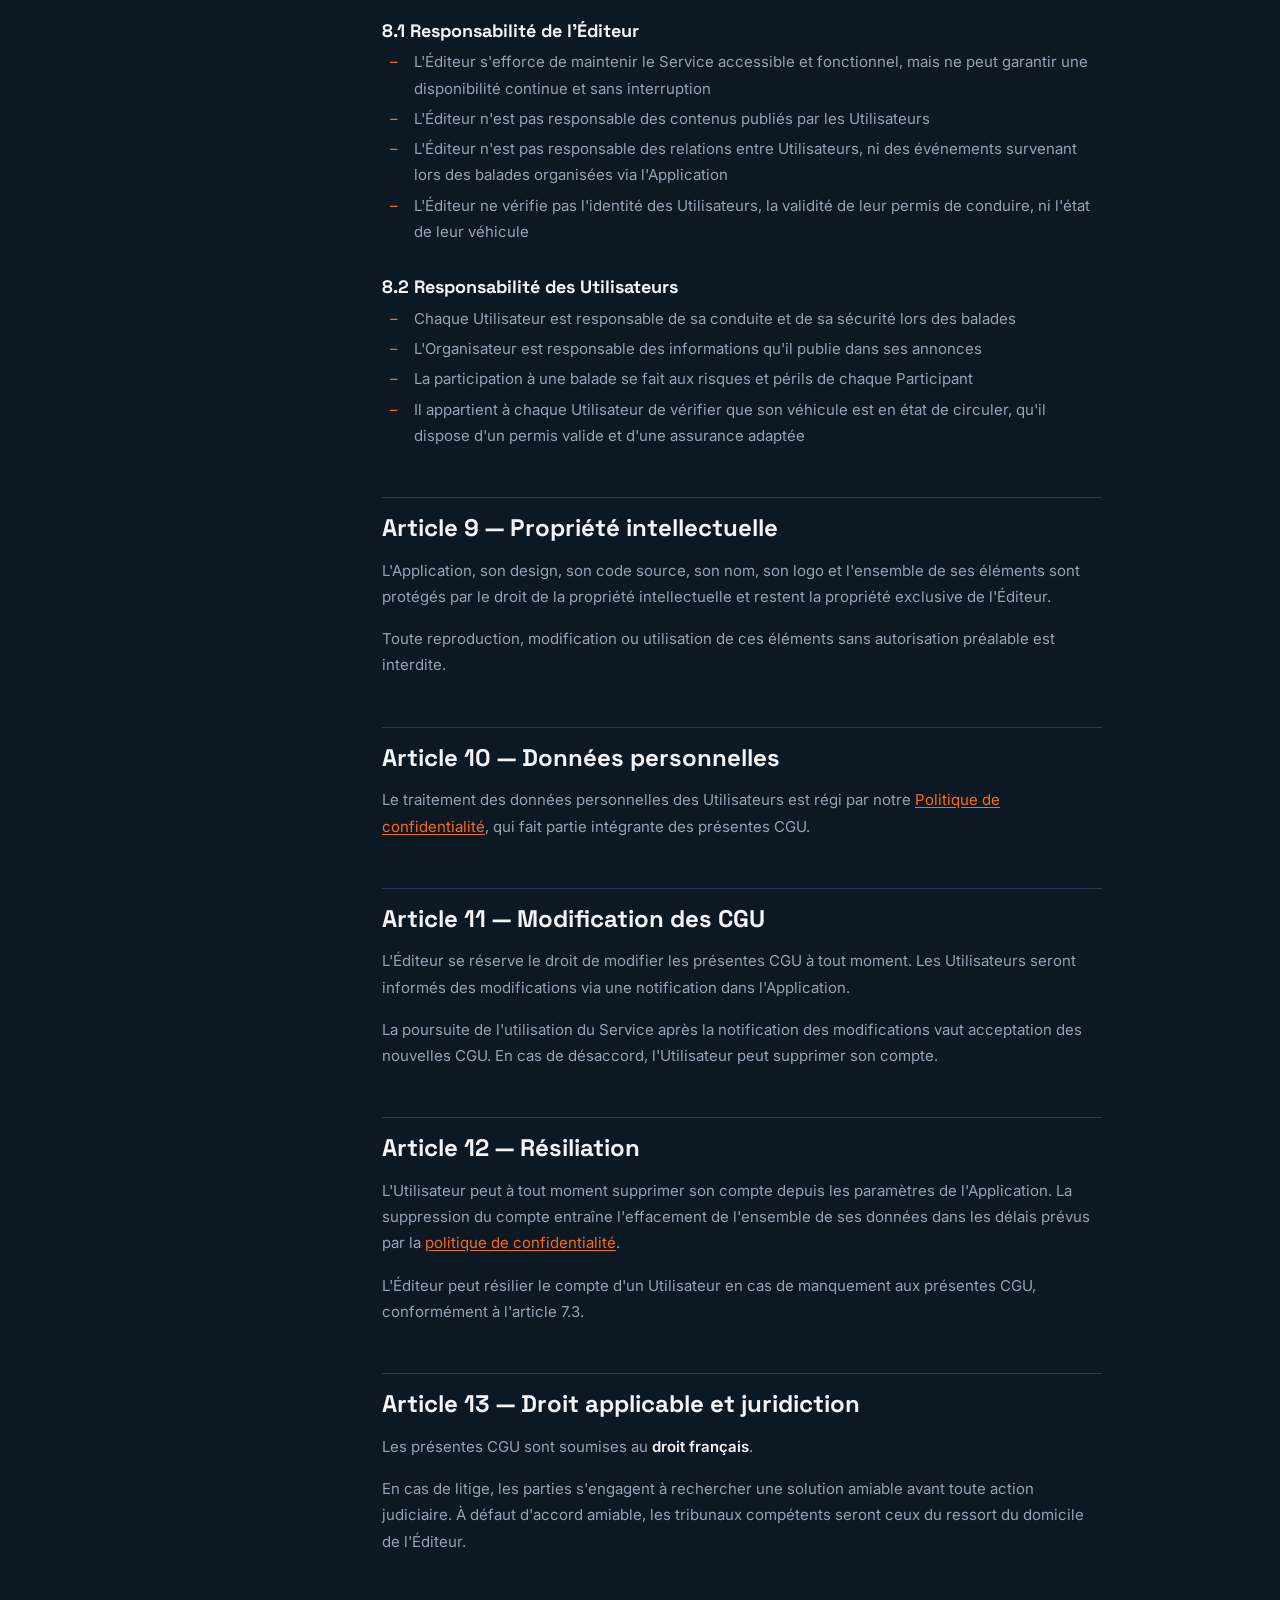
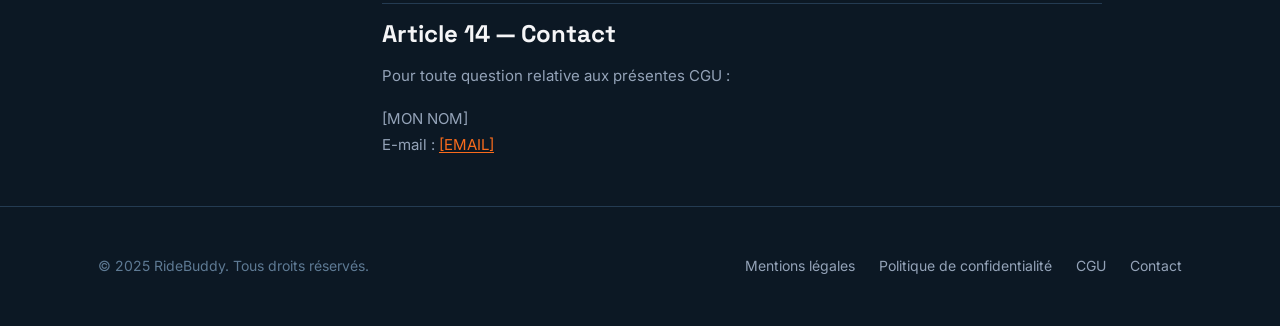
==== commit fd61130e: "Match site design to app logo: navy palette + real icon - Shift background colors from neutral gray " ====
--- a/cgu/index.html
+++ b/cgu/index.html
@@ -8,11 +8,11 @@
   <meta property="og:title" content="CGU — RideBuddy">
   <meta property="og:url" content="https://ridebuddy.app/cgu">
   <meta property="og:locale" content="fr_FR">
-  <link rel="icon" href="/assets/img/favicon.svg" type="image/svg+xml">
+  <link rel="icon" href="../assets/img/app_icon.png" type="image/png">
   <link rel="preconnect" href="https://fonts.googleapis.com">
   <link rel="preconnect" href="https://fonts.gstatic.com" crossorigin>
   <link href="https://fonts.googleapis.com/css2?family=Inter:wght@400;500&family=Space+Grotesk:wght@600;700&display=swap" rel="stylesheet">
-  <link rel="stylesheet" href="/assets/css/style.css">
+  <link rel="stylesheet" href="../assets/css/style.css">
 </head>
 <body>
 
@@ -20,15 +20,15 @@
 
   <header class="header scrolled" role="banner">
     <div class="container header__inner">
-      <a href="/" class="logo" aria-label="RideBuddy — Accueil">
-        <svg viewBox="0 0 32 32" aria-hidden="true"><rect width="32" height="32" rx="8" fill="#14171C"/><path d="M8 22c2-6 5-12 10-14s6 4 4 10-5 8-8 7-2-3 0-6 4-5 5-3" fill="none" stroke="#FF6A1A" stroke-width="2.5" stroke-linecap="round"/></svg>
+      <a href="../" class="logo" aria-label="RideBuddy — Accueil">
+        <img src="../assets/img/app_icon.png" alt="" width="36" height="36">
         Ride<span>Buddy</span>
       </a>
       <nav class="nav" aria-label="Navigation principale">
         <div class="nav__links">
-          <a href="/" class="nav__link">Accueil</a>
-          <a href="/#features" class="nav__link">Fonctionnalités</a>
-          <a href="/#telecharger" class="btn btn--primary btn--small">Télécharger</a>
+          <a href="../" class="nav__link">Accueil</a>
+          <a href="../#features" class="nav__link">Fonctionnalités</a>
+          <a href="../#telecharger" class="btn btn--primary btn--small">Télécharger</a>
         </div>
         <button class="menu-toggle" aria-expanded="false" aria-controls="mobile-nav" aria-label="Ouvrir le menu">
           <span></span><span></span><span></span>
@@ -38,9 +38,9 @@
   </header>
 
   <div class="mobile-nav" id="mobile-nav" aria-hidden="true">
-    <a href="/">Accueil</a>
-    <a href="/#features">Fonctionnalités</a>
-    <a href="/#telecharger">Télécharger</a>
+    <a href="../">Accueil</a>
+    <a href="../#features">Fonctionnalités</a>
+    <a href="../#telecharger">Télécharger</a>
   </div>
 
   <main id="main">
@@ -83,7 +83,7 @@
           <ul>
             <li><strong>Application</strong> : l'application mobile RideBuddy, disponible sur iOS et Android</li>
             <li><strong>Utilisateur</strong> : toute personne physique inscrite et utilisant l'Application</li>
-            <li><strong>Éditeur</strong> : la personne physique ou morale responsable de l'Application, telle qu'identifiée dans les <a href="/mentions-legales">mentions légales</a></li>
+            <li><strong>Éditeur</strong> : la personne physique ou morale responsable de l'Application, telle qu'identifiée dans les <a href="../mentions-legales">mentions légales</a></li>
             <li><strong>Balade</strong> : une sortie moto organisée par un Utilisateur via l'Application</li>
             <li><strong>Organisateur</strong> : l'Utilisateur qui crée et gère une annonce de Balade</li>
             <li><strong>Participant</strong> : un Utilisateur accepté par l'Organisateur pour rejoindre une Balade</li>
@@ -175,14 +175,14 @@
           <p>Toute reproduction, modification ou utilisation de ces éléments sans autorisation préalable est interdite.</p>
 
           <h2 id="donnees">Article 10 — Données personnelles</h2>
-          <p>Le traitement des données personnelles des Utilisateurs est régi par notre <a href="/confidentialite">Politique de confidentialité</a>, qui fait partie intégrante des présentes CGU.</p>
+          <p>Le traitement des données personnelles des Utilisateurs est régi par notre <a href="../confidentialite">Politique de confidentialité</a>, qui fait partie intégrante des présentes CGU.</p>
 
           <h2 id="modification">Article 11 — Modification des CGU</h2>
           <p>L'Éditeur se réserve le droit de modifier les présentes CGU à tout moment. Les Utilisateurs seront informés des modifications via une notification dans l'Application.</p>
           <p>La poursuite de l'utilisation du Service après la notification des modifications vaut acceptation des nouvelles CGU. En cas de désaccord, l'Utilisateur peut supprimer son compte.</p>
 
           <h2 id="resiliation">Article 12 — Résiliation</h2>
-          <p>L'Utilisateur peut à tout moment supprimer son compte depuis les paramètres de l'Application. La suppression du compte entraîne l'effacement de l'ensemble de ses données dans les délais prévus par la <a href="/confidentialite">politique de confidentialité</a>.</p>
+          <p>L'Utilisateur peut à tout moment supprimer son compte depuis les paramètres de l'Application. La suppression du compte entraîne l'effacement de l'ensemble de ses données dans les délais prévus par la <a href="../confidentialite">politique de confidentialité</a>.</p>
           <p>L'Éditeur peut résilier le compte d'un Utilisateur en cas de manquement aux présentes CGU, conformément à l'article 7.3.</p>
 
           <h2 id="droit-applicable">Article 13 — Droit applicable et juridiction</h2>
@@ -206,14 +206,14 @@
     <div class="container footer__inner">
       <div>&copy; 2025 RideBuddy. Tous droits réservés.</div>
       <nav class="footer__links" aria-label="Liens légaux">
-        <a href="/mentions-legales">Mentions légales</a>
-        <a href="/confidentialite">Politique de confidentialité</a>
-        <a href="/cgu" aria-current="page">CGU</a>
+        <a href="../mentions-legales">Mentions légales</a>
+        <a href="../confidentialite">Politique de confidentialité</a>
+        <a href="../cgu" aria-current="page">CGU</a>
         <a href="mailto:[EMAIL]">Contact</a>
       </nav>
     </div>
   </footer>
 
-  <script src="/assets/js/main.js" defer></script>
+  <script src="../assets/js/main.js" defer></script>
 </body>
 </html>
--- a/assets/css/style.css
+++ b/assets/css/style.css
@@ -3,21 +3,22 @@
    ======================================== */
 
 :root {
-  /* Colors */
-  --bg-base: #0B0D10;
-  --bg-elevated: #14171C;
-  --bg-overlay: #1C2026;
-  --border: #262B33;
-  --border-light: #2E343D;
+  /* Colors — matched to app logo (navy + orange) */
+  --bg-base: #0C1824;
+  --bg-elevated: #12223A;
+  --bg-overlay: #1A2E42;
+  --border: #243B52;
+  --border-light: #2D4A63;
 
   --text-primary: #F5F5F7;
-  --text-secondary: #A1A7B3;
-  --text-muted: #6B7280;
-
-  --accent: #FF6A1A;
-  --accent-hover: #FF8642;
-  --accent-soft: rgba(255, 106, 26, 0.1);
-  --accent-glow: rgba(255, 106, 26, 0.15);
+  --text-secondary: #94A3B8;
+  --text-muted: #5E7A94;
+
+  --accent: #F96B1C;
+  --accent-hover: #FF8A42;
+  --accent-soft: rgba(249, 107, 28, 0.1);
+  --accent-glow: rgba(249, 107, 28, 0.15);
+  --accent-gradient: linear-gradient(135deg, #F96B1C 0%, #E8A030 100%);
 
   --success: #4ADE80;
   --danger: #EF4444;
@@ -172,7 +173,7 @@
 p + p { margin-top: var(--space-md); }
 
 .text-gradient {
-  background: linear-gradient(135deg, var(--accent) 0%, #FFB347 100%);
+  background: var(--accent-gradient);
   -webkit-background-clip: text;
   -webkit-text-fill-color: transparent;
   background-clip: text;
@@ -316,7 +317,7 @@
 }
 
 .header.scrolled {
-  background: rgba(11, 13, 16, 0.92);
+  background: rgba(12, 24, 36, 0.92);
   backdrop-filter: blur(12px);
   -webkit-backdrop-filter: blur(12px);
   border-bottom: 1px solid var(--border);
@@ -337,6 +338,12 @@
   font-size: 1.375rem;
   font-weight: 700;
   color: var(--text-primary);
+}
+
+.logo img {
+  width: 2.25rem;
+  height: 2.25rem;
+  border-radius: 6px;
 }
 
 .logo svg {
@@ -405,7 +412,7 @@
   position: fixed;
   inset: 0;
   z-index: 99;
-  background: rgba(11, 13, 16, 0.97);
+  background: rgba(12, 24, 36, 0.97);
   backdrop-filter: blur(12px);
   -webkit-backdrop-filter: blur(12px);
   display: flex;
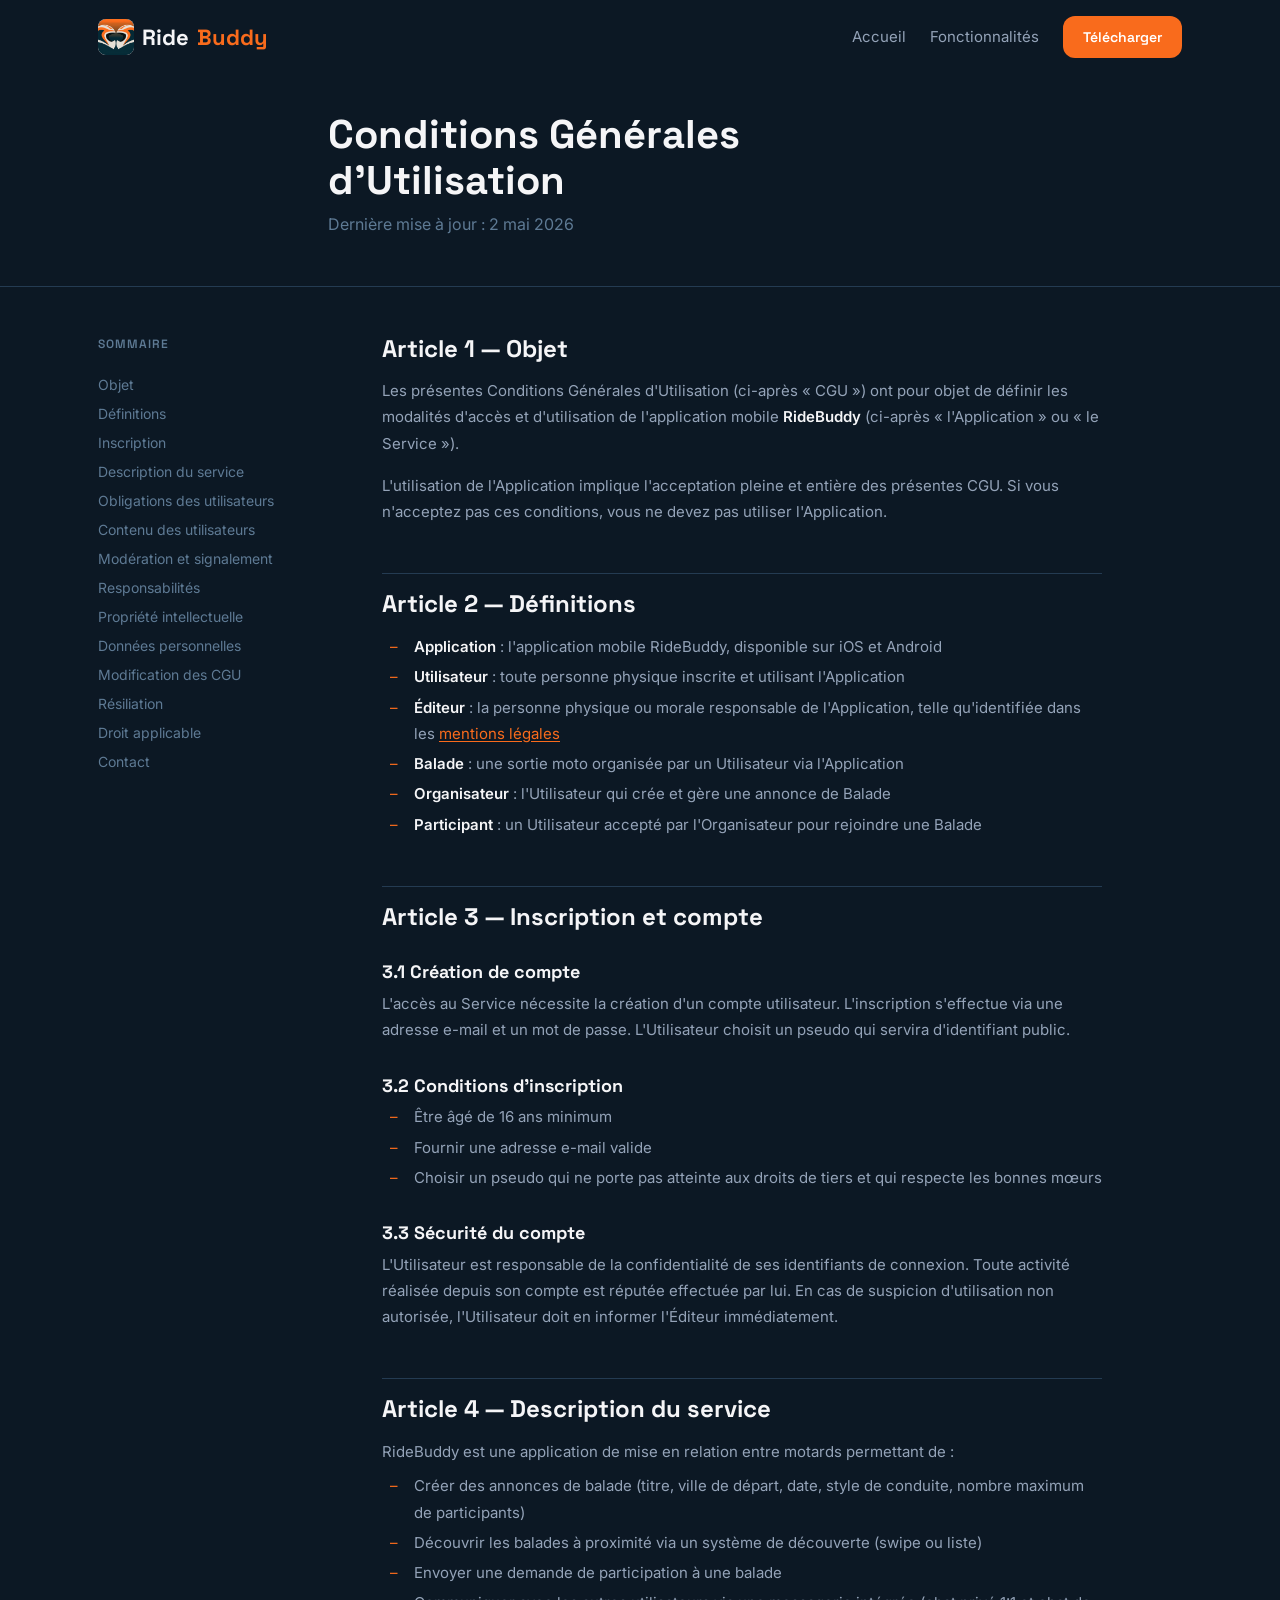
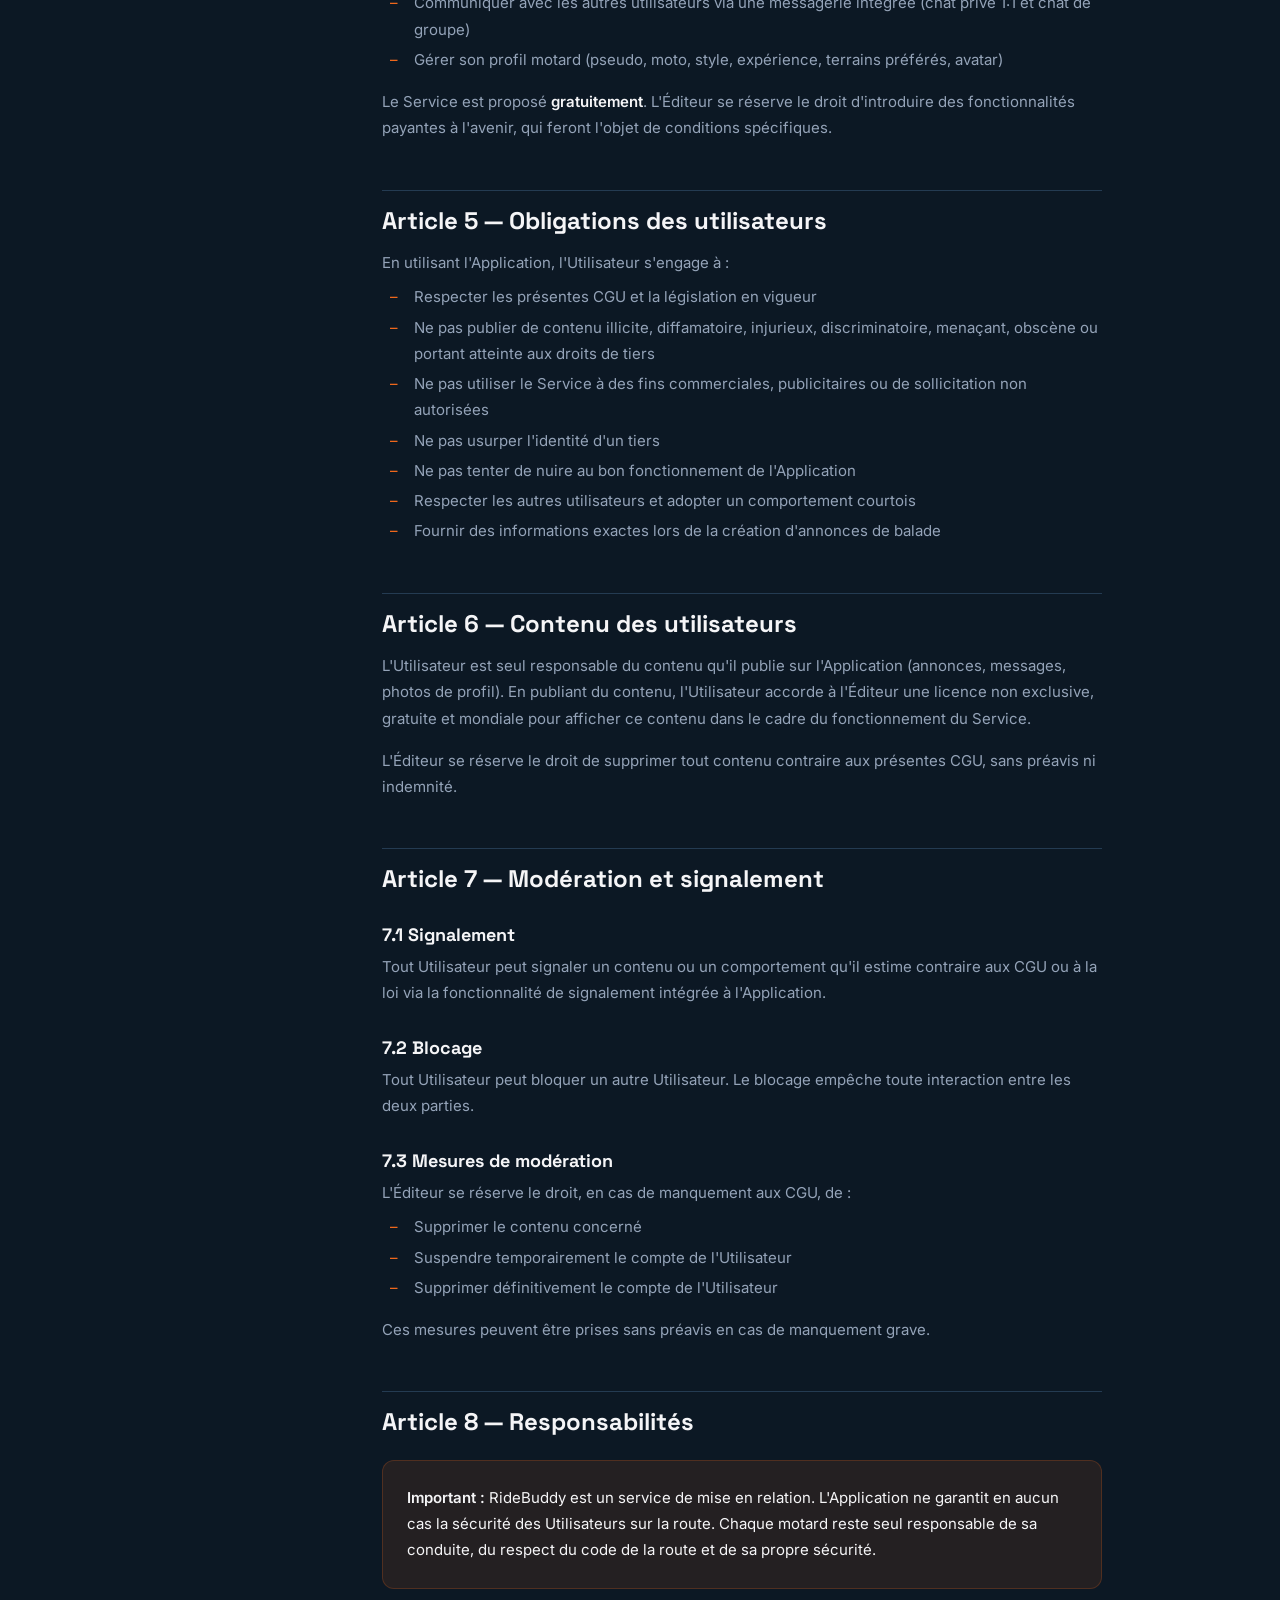
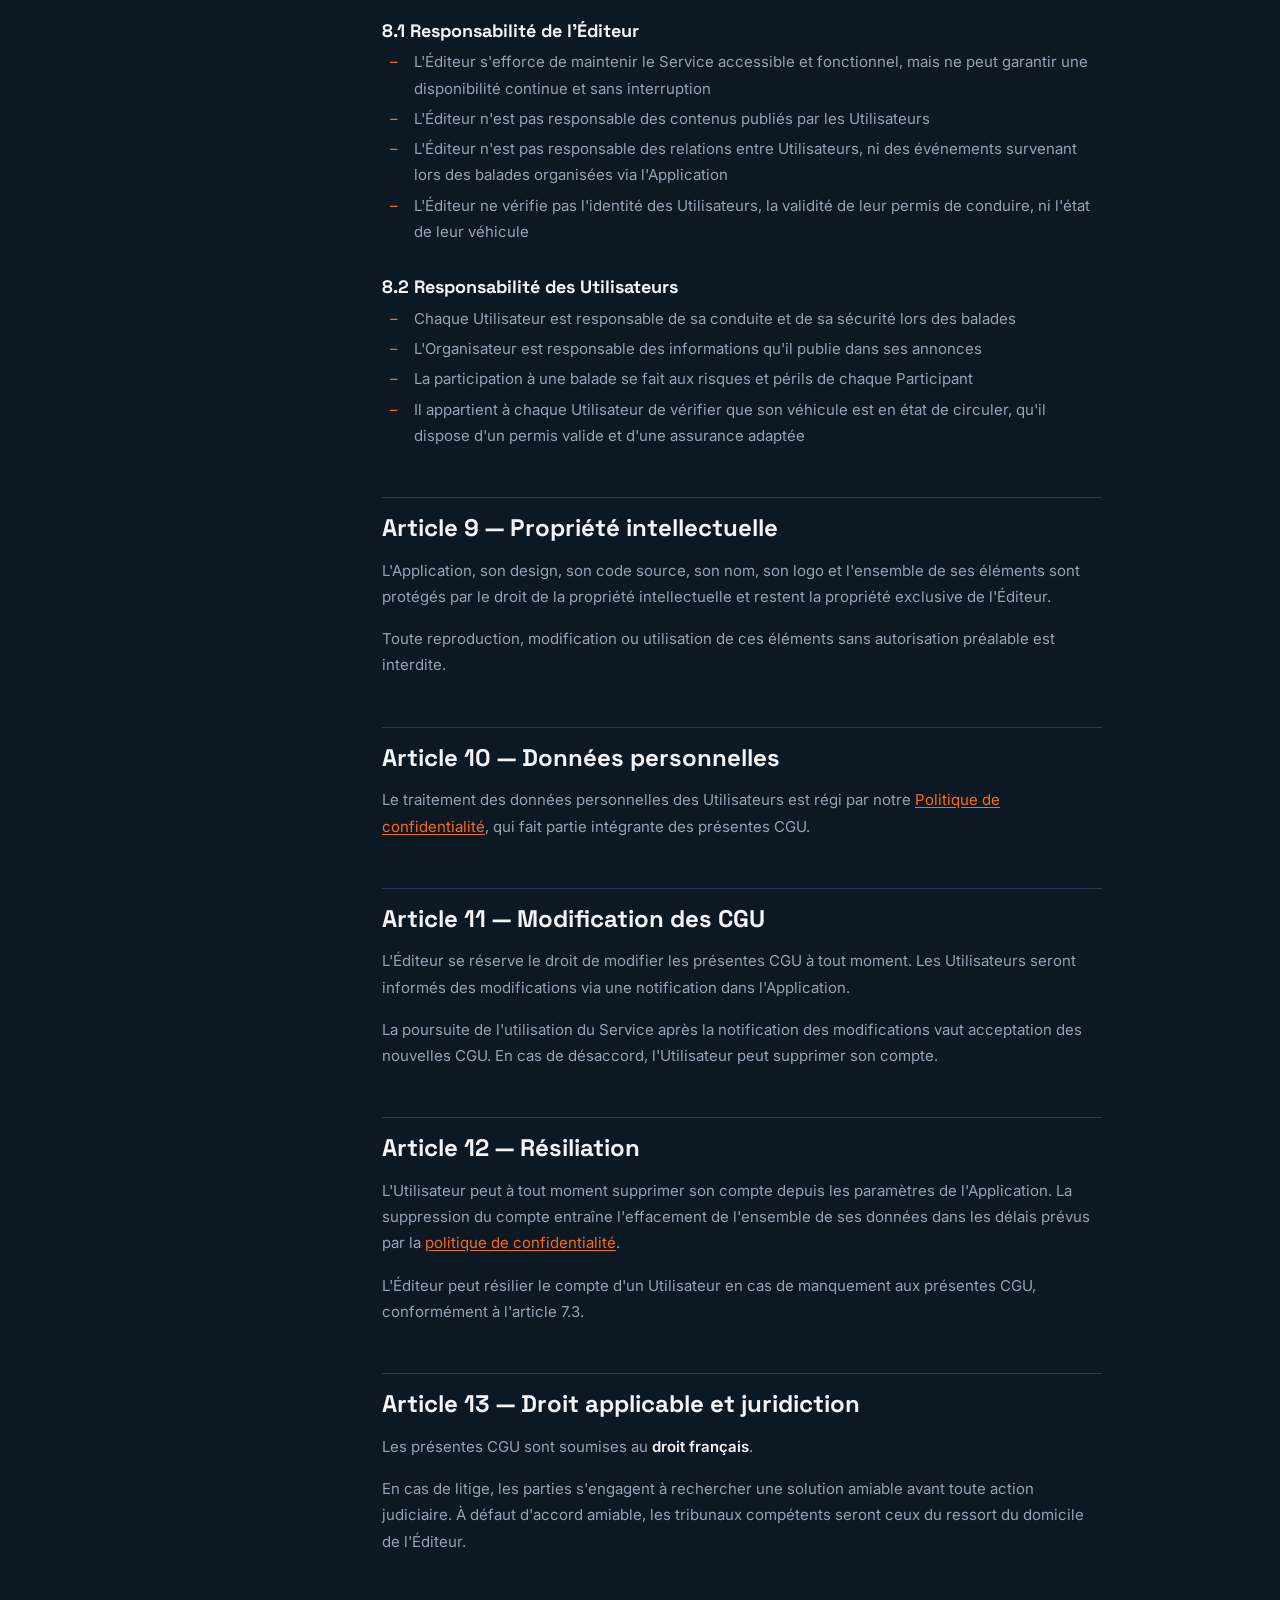
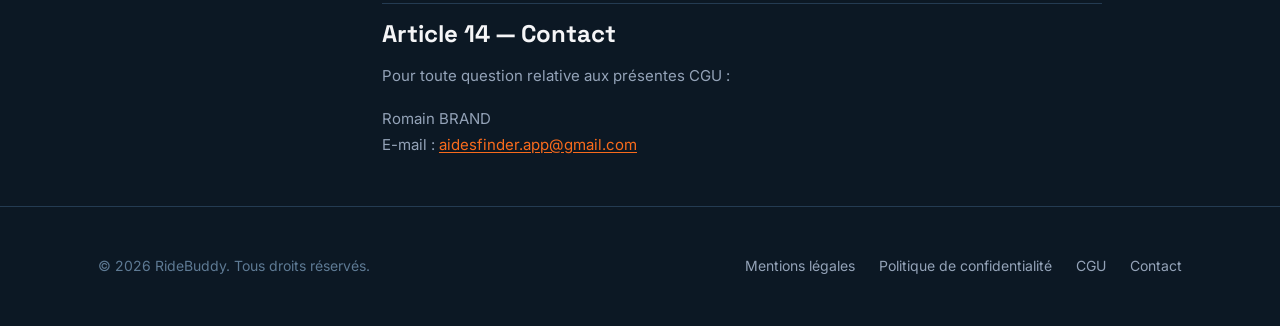
==== commit 8102ca0d: "Update dates to 2026 and fill in personal info Co-Authored-By: Claude Opus 4.6 <noreply@anthropic.co" ====
--- a/cgu/index.html
+++ b/cgu/index.html
@@ -48,7 +48,7 @@
     <section class="legal-hero">
       <div class="container container--narrow">
         <h1>Conditions Générales d'Utilisation</h1>
-        <p>Dernière mise à jour : 2 mai 2025</p>
+        <p>Dernière mise à jour : 2 mai 2026</p>
       </div>
     </section>
 
@@ -192,8 +192,8 @@
           <h2 id="contact">Article 14 — Contact</h2>
           <p>Pour toute question relative aux présentes CGU :</p>
           <p>
-            [MON NOM]<br>
-            E-mail : <a href="mailto:[EMAIL]">[EMAIL]</a>
+            Romain BRAND<br>
+            E-mail : <a href="mailto:aidesfinder.app@gmail.com">aidesfinder.app@gmail.com</a>
           </p>
 
         </article>
@@ -204,7 +204,7 @@
 
   <footer class="footer" role="contentinfo">
     <div class="container footer__inner">
-      <div>&copy; 2025 RideBuddy. Tous droits réservés.</div>
+      <div>&copy; 2026 RideBuddy. Tous droits réservés.</div>
       <nav class="footer__links" aria-label="Liens légaux">
         <a href="../mentions-legales">Mentions légales</a>
         <a href="../confidentialite">Politique de confidentialité</a>
--- a/assets/css/style.css
+++ b/assets/css/style.css
@@ -343,7 +343,7 @@
 .logo img {
   width: 2.25rem;
   height: 2.25rem;
-  border-radius: 6px;
+  border-radius: 22%;
 }
 
 .logo svg {
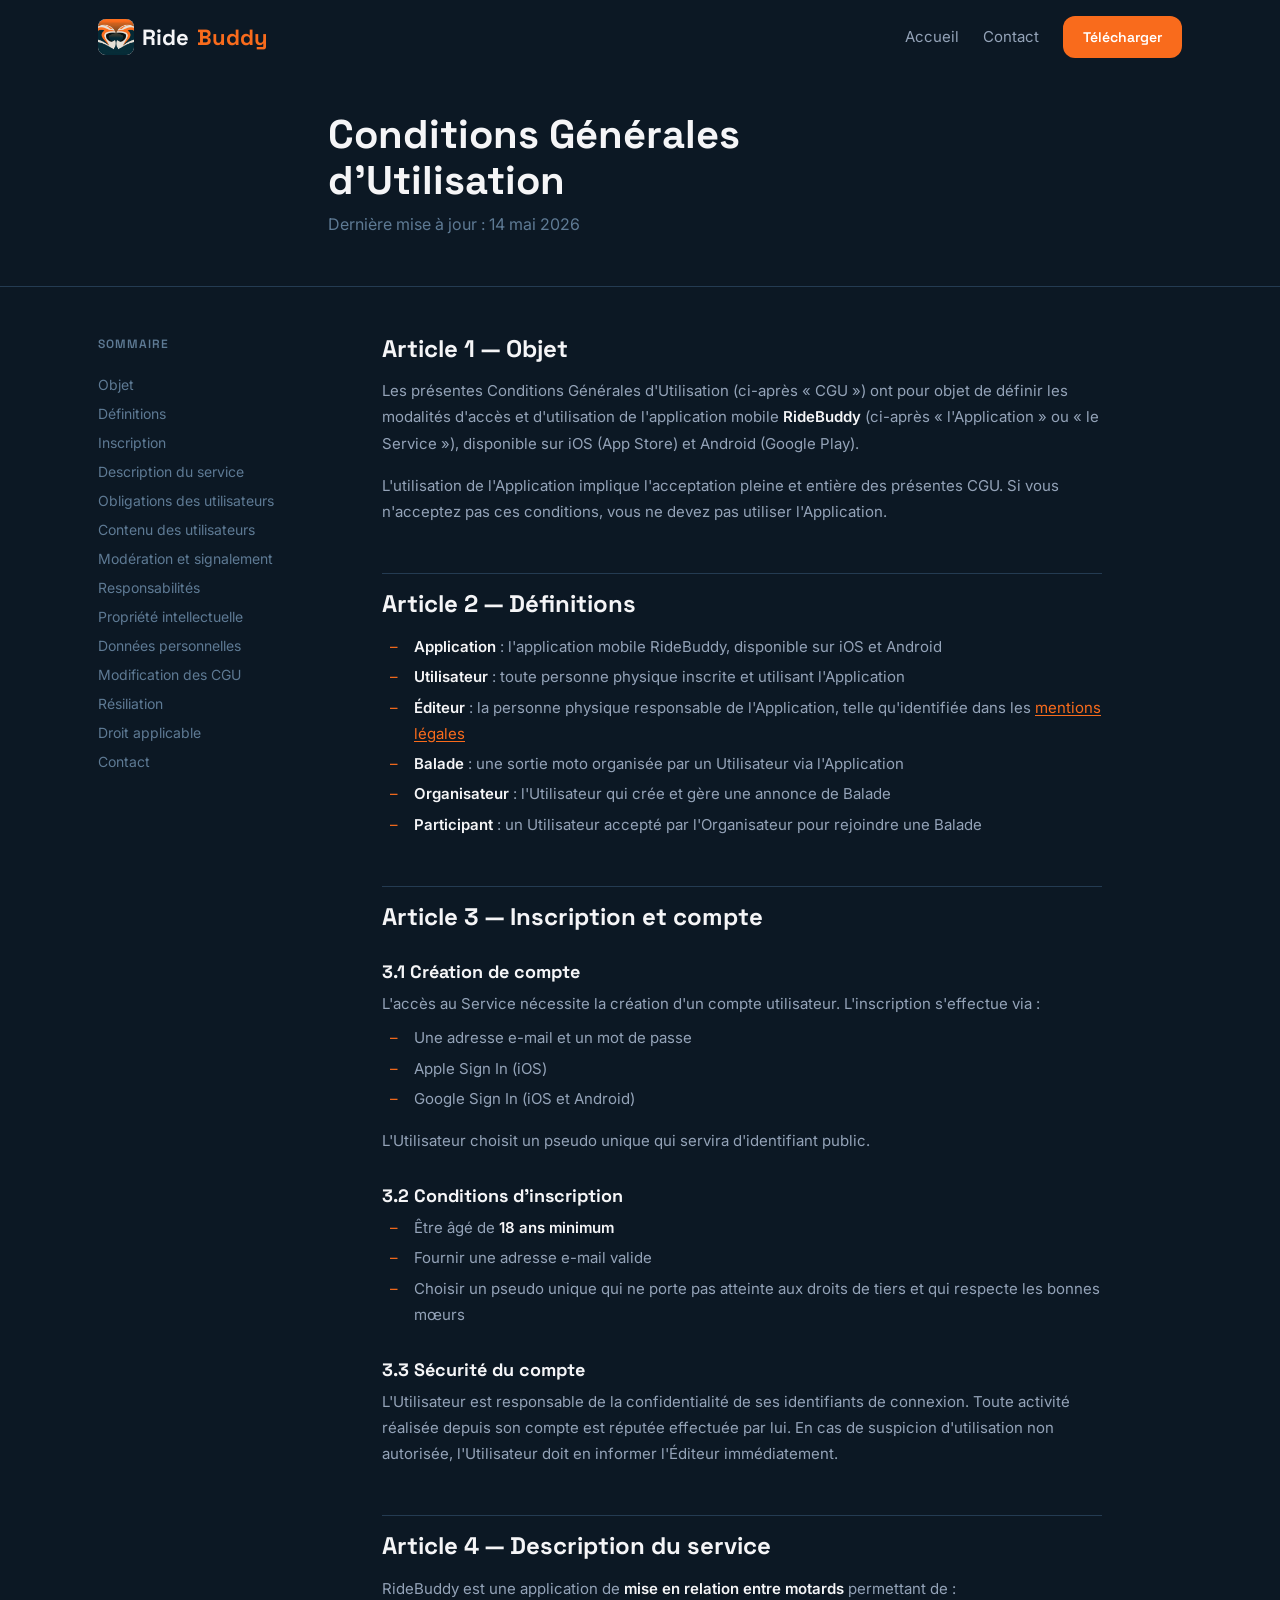
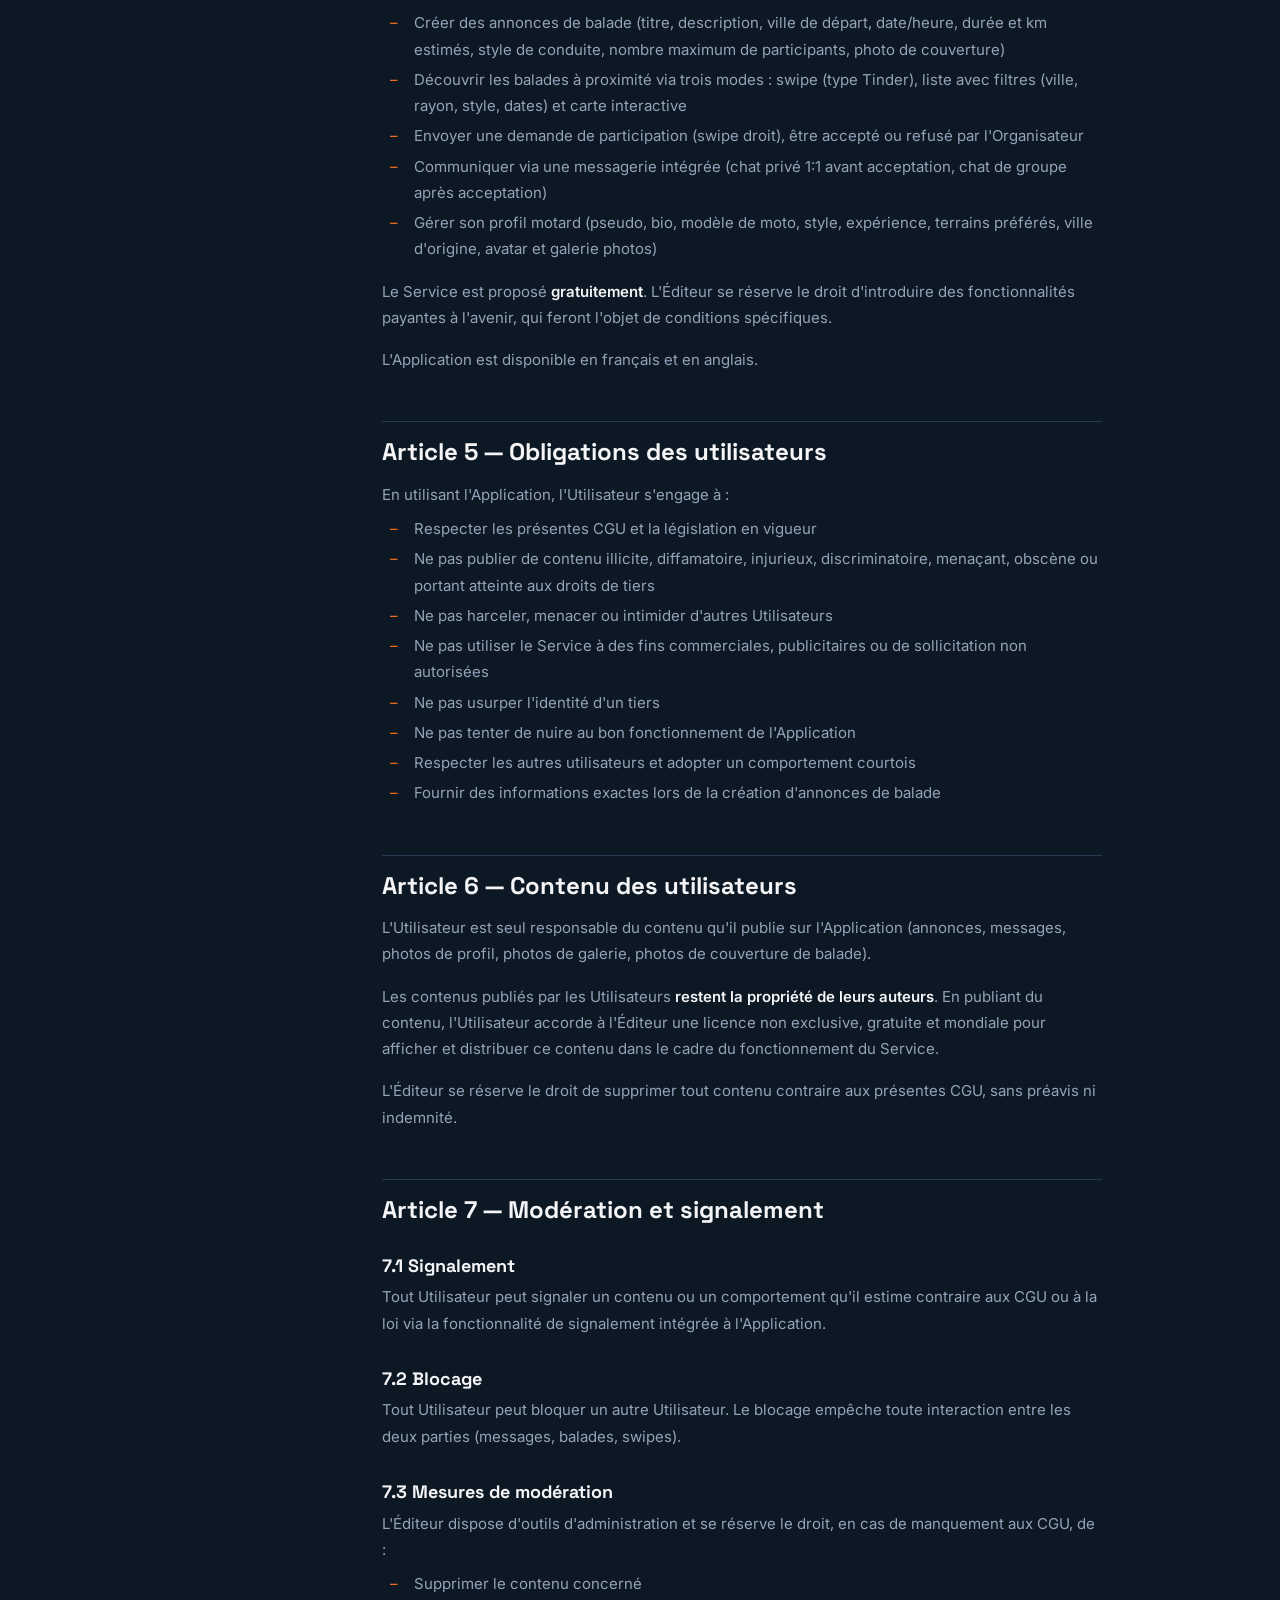
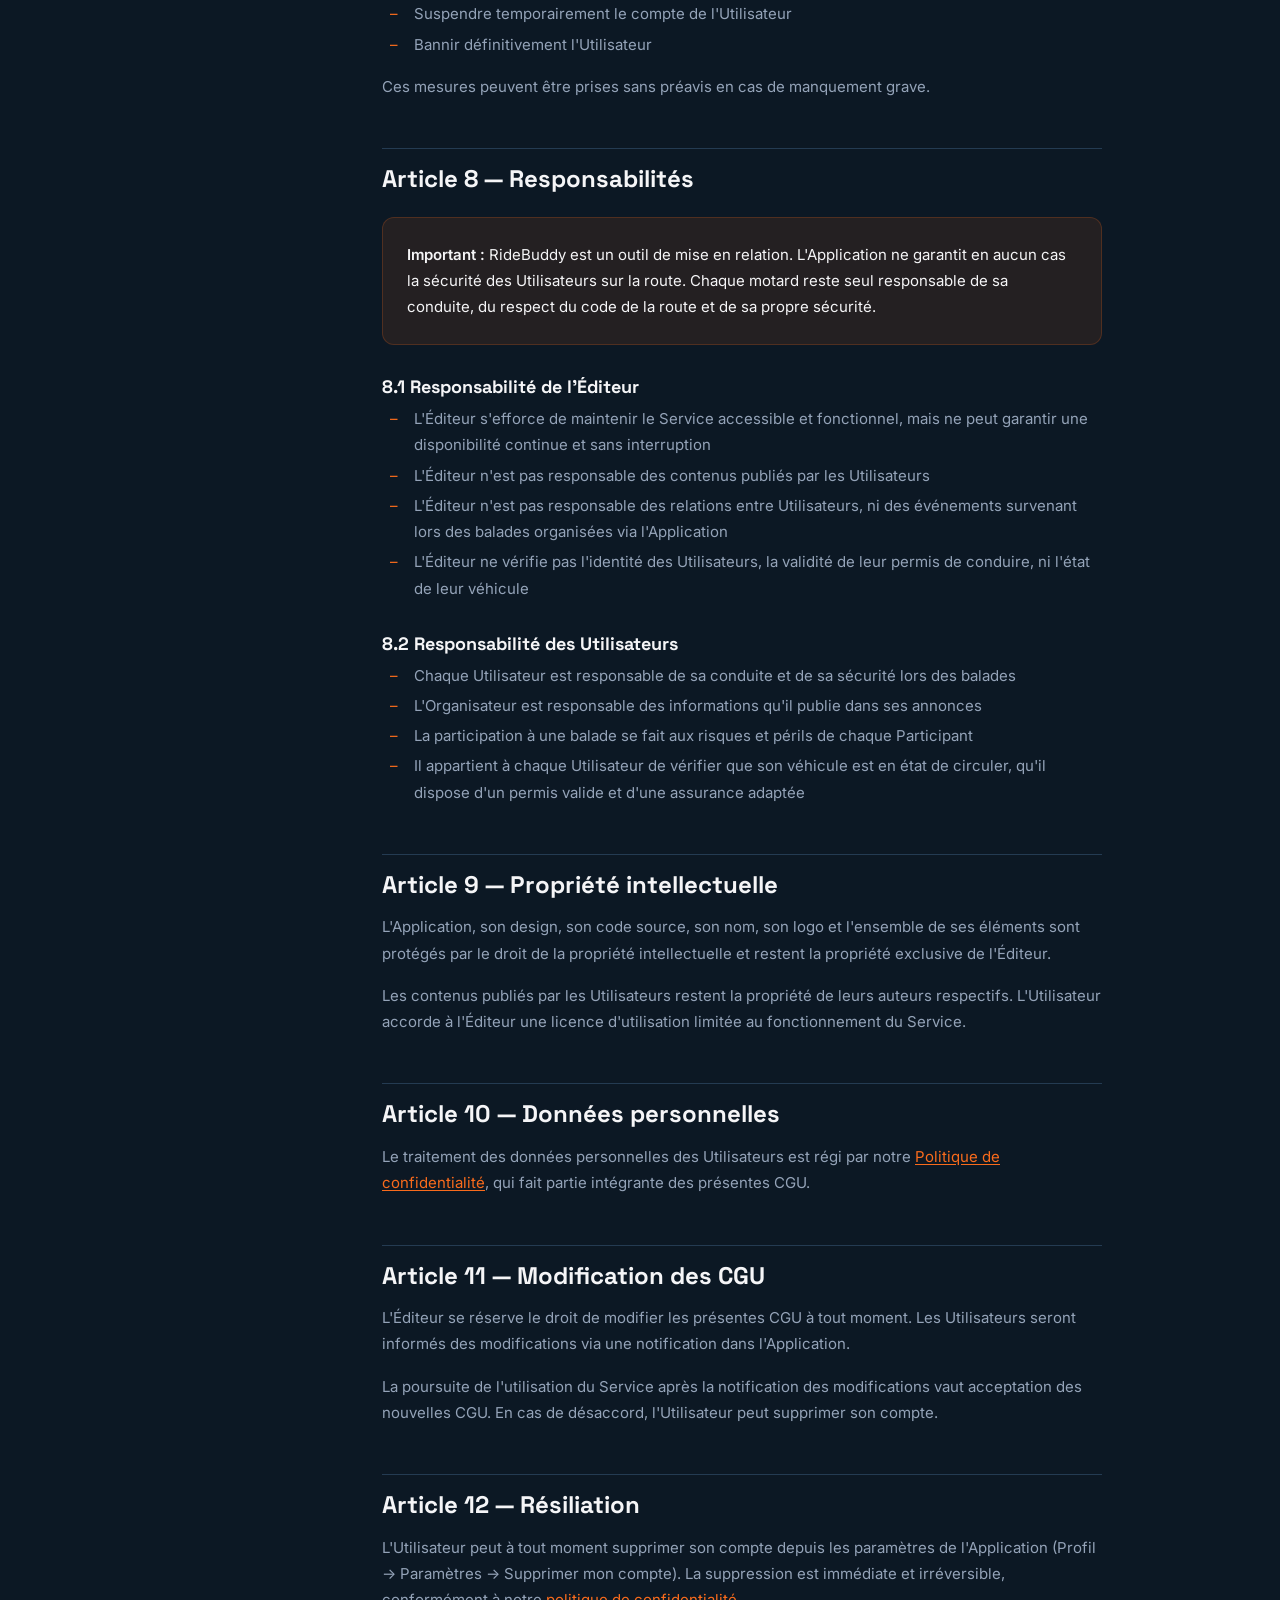
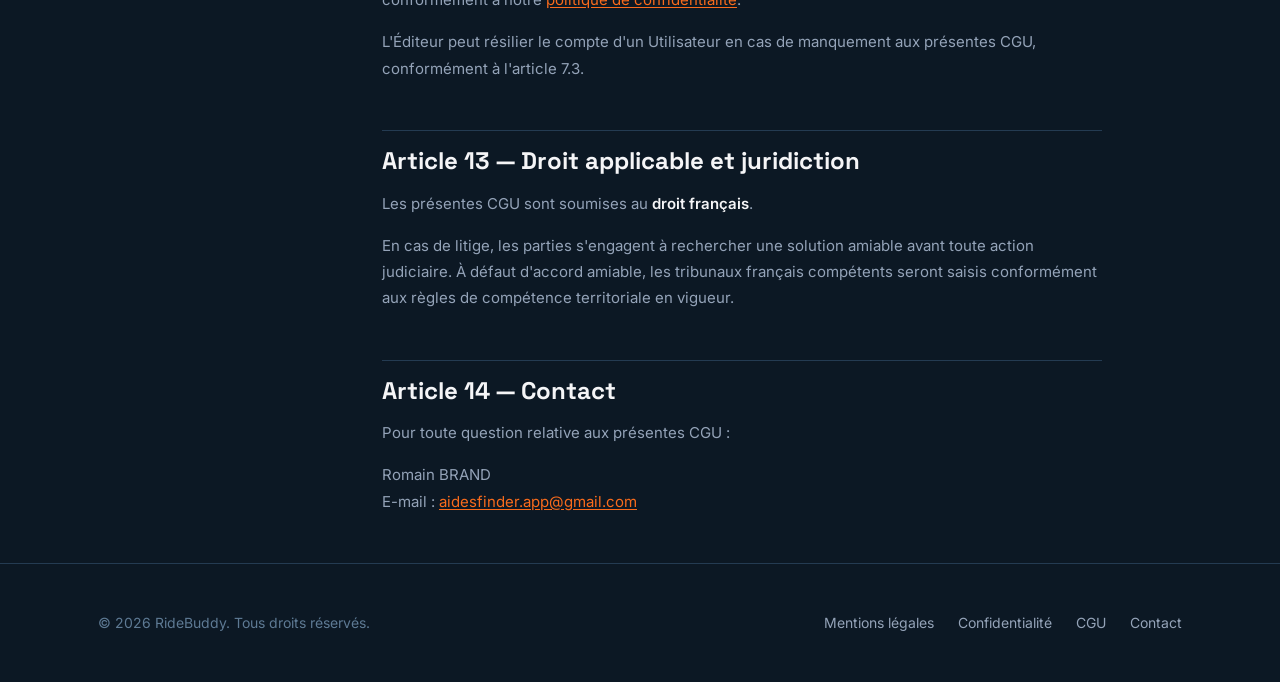
==== commit cf558d95: "V1 launch update: new features, contact page, legal rewrite - Home: update features for V1 (3 discov" ====
--- a/cgu/index.html
+++ b/cgu/index.html
@@ -27,7 +27,7 @@
       <nav class="nav" aria-label="Navigation principale">
         <div class="nav__links">
           <a href="../" class="nav__link">Accueil</a>
-          <a href="../#features" class="nav__link">Fonctionnalités</a>
+          <a href="../contact" class="nav__link">Contact</a>
           <a href="../#telecharger" class="btn btn--primary btn--small">Télécharger</a>
         </div>
         <button class="menu-toggle" aria-expanded="false" aria-controls="mobile-nav" aria-label="Ouvrir le menu">
@@ -39,7 +39,7 @@
 
   <div class="mobile-nav" id="mobile-nav" aria-hidden="true">
     <a href="../">Accueil</a>
-    <a href="../#features">Fonctionnalités</a>
+    <a href="../contact">Contact</a>
     <a href="../#telecharger">Télécharger</a>
   </div>
 
@@ -48,7 +48,7 @@
     <section class="legal-hero">
       <div class="container container--narrow">
         <h1>Conditions Générales d'Utilisation</h1>
-        <p>Dernière mise à jour : 2 mai 2026</p>
+        <p>Dernière mise à jour : 14 mai 2026</p>
       </div>
     </section>
 
@@ -76,14 +76,14 @@
         <article class="legal-content">
 
           <h2 id="objet">Article 1 — Objet</h2>
-          <p>Les présentes Conditions Générales d'Utilisation (ci-après « CGU ») ont pour objet de définir les modalités d'accès et d'utilisation de l'application mobile <strong>RideBuddy</strong> (ci-après « l'Application » ou « le Service »).</p>
+          <p>Les présentes Conditions Générales d'Utilisation (ci-après « CGU ») ont pour objet de définir les modalités d'accès et d'utilisation de l'application mobile <strong>RideBuddy</strong> (ci-après « l'Application » ou « le Service »), disponible sur iOS (App Store) et Android (Google Play).</p>
           <p>L'utilisation de l'Application implique l'acceptation pleine et entière des présentes CGU. Si vous n'acceptez pas ces conditions, vous ne devez pas utiliser l'Application.</p>
 
           <h2 id="definitions">Article 2 — Définitions</h2>
           <ul>
             <li><strong>Application</strong> : l'application mobile RideBuddy, disponible sur iOS et Android</li>
             <li><strong>Utilisateur</strong> : toute personne physique inscrite et utilisant l'Application</li>
-            <li><strong>Éditeur</strong> : la personne physique ou morale responsable de l'Application, telle qu'identifiée dans les <a href="../mentions-legales">mentions légales</a></li>
+            <li><strong>Éditeur</strong> : la personne physique responsable de l'Application, telle qu'identifiée dans les <a href="../mentions-legales">mentions légales</a></li>
             <li><strong>Balade</strong> : une sortie moto organisée par un Utilisateur via l'Application</li>
             <li><strong>Organisateur</strong> : l'Utilisateur qui crée et gère une annonce de Balade</li>
             <li><strong>Participant</strong> : un Utilisateur accepté par l'Organisateur pour rejoindre une Balade</li>
@@ -92,34 +92,42 @@
           <h2 id="inscription">Article 3 — Inscription et compte</h2>
 
           <h3>3.1 Création de compte</h3>
-          <p>L'accès au Service nécessite la création d'un compte utilisateur. L'inscription s'effectue via une adresse e-mail et un mot de passe. L'Utilisateur choisit un pseudo qui servira d'identifiant public.</p>
+          <p>L'accès au Service nécessite la création d'un compte utilisateur. L'inscription s'effectue via :</p>
+          <ul>
+            <li>Une adresse e-mail et un mot de passe</li>
+            <li>Apple Sign In (iOS)</li>
+            <li>Google Sign In (iOS et Android)</li>
+          </ul>
+          <p>L'Utilisateur choisit un pseudo unique qui servira d'identifiant public.</p>
 
           <h3>3.2 Conditions d'inscription</h3>
           <ul>
-            <li>Être âgé de 16 ans minimum</li>
+            <li>Être âgé de <strong>18 ans minimum</strong></li>
             <li>Fournir une adresse e-mail valide</li>
-            <li>Choisir un pseudo qui ne porte pas atteinte aux droits de tiers et qui respecte les bonnes mœurs</li>
+            <li>Choisir un pseudo unique qui ne porte pas atteinte aux droits de tiers et qui respecte les bonnes mœurs</li>
           </ul>
 
           <h3>3.3 Sécurité du compte</h3>
           <p>L'Utilisateur est responsable de la confidentialité de ses identifiants de connexion. Toute activité réalisée depuis son compte est réputée effectuée par lui. En cas de suspicion d'utilisation non autorisée, l'Utilisateur doit en informer l'Éditeur immédiatement.</p>
 
           <h2 id="service">Article 4 — Description du service</h2>
-          <p>RideBuddy est une application de mise en relation entre motards permettant de :</p>
-          <ul>
-            <li>Créer des annonces de balade (titre, ville de départ, date, style de conduite, nombre maximum de participants)</li>
-            <li>Découvrir les balades à proximité via un système de découverte (swipe ou liste)</li>
-            <li>Envoyer une demande de participation à une balade</li>
-            <li>Communiquer avec les autres utilisateurs via une messagerie intégrée (chat privé 1:1 et chat de groupe)</li>
-            <li>Gérer son profil motard (pseudo, moto, style, expérience, terrains préférés, avatar)</li>
+          <p>RideBuddy est une application de <strong>mise en relation entre motards</strong> permettant de :</p>
+          <ul>
+            <li>Créer des annonces de balade (titre, description, ville de départ, date/heure, durée et km estimés, style de conduite, nombre maximum de participants, photo de couverture)</li>
+            <li>Découvrir les balades à proximité via trois modes : swipe (type Tinder), liste avec filtres (ville, rayon, style, dates) et carte interactive</li>
+            <li>Envoyer une demande de participation (swipe droit), être accepté ou refusé par l'Organisateur</li>
+            <li>Communiquer via une messagerie intégrée (chat privé 1:1 avant acceptation, chat de groupe après acceptation)</li>
+            <li>Gérer son profil motard (pseudo, bio, modèle de moto, style, expérience, terrains préférés, ville d'origine, avatar et galerie photos)</li>
           </ul>
           <p>Le Service est proposé <strong>gratuitement</strong>. L'Éditeur se réserve le droit d'introduire des fonctionnalités payantes à l'avenir, qui feront l'objet de conditions spécifiques.</p>
+          <p>L'Application est disponible en français et en anglais.</p>
 
           <h2 id="obligations">Article 5 — Obligations des utilisateurs</h2>
           <p>En utilisant l'Application, l'Utilisateur s'engage à :</p>
           <ul>
             <li>Respecter les présentes CGU et la législation en vigueur</li>
             <li>Ne pas publier de contenu illicite, diffamatoire, injurieux, discriminatoire, menaçant, obscène ou portant atteinte aux droits de tiers</li>
+            <li>Ne pas harceler, menacer ou intimider d'autres Utilisateurs</li>
             <li>Ne pas utiliser le Service à des fins commerciales, publicitaires ou de sollicitation non autorisées</li>
             <li>Ne pas usurper l'identité d'un tiers</li>
             <li>Ne pas tenter de nuire au bon fonctionnement de l'Application</li>
@@ -128,7 +136,8 @@
           </ul>
 
           <h2 id="contenu">Article 6 — Contenu des utilisateurs</h2>
-          <p>L'Utilisateur est seul responsable du contenu qu'il publie sur l'Application (annonces, messages, photos de profil). En publiant du contenu, l'Utilisateur accorde à l'Éditeur une licence non exclusive, gratuite et mondiale pour afficher ce contenu dans le cadre du fonctionnement du Service.</p>
+          <p>L'Utilisateur est seul responsable du contenu qu'il publie sur l'Application (annonces, messages, photos de profil, photos de galerie, photos de couverture de balade).</p>
+          <p>Les contenus publiés par les Utilisateurs <strong>restent la propriété de leurs auteurs</strong>. En publiant du contenu, l'Utilisateur accorde à l'Éditeur une licence non exclusive, gratuite et mondiale pour afficher et distribuer ce contenu dans le cadre du fonctionnement du Service.</p>
           <p>L'Éditeur se réserve le droit de supprimer tout contenu contraire aux présentes CGU, sans préavis ni indemnité.</p>
 
           <h2 id="moderation">Article 7 — Modération et signalement</h2>
@@ -137,21 +146,21 @@
           <p>Tout Utilisateur peut signaler un contenu ou un comportement qu'il estime contraire aux CGU ou à la loi via la fonctionnalité de signalement intégrée à l'Application.</p>
 
           <h3>7.2 Blocage</h3>
-          <p>Tout Utilisateur peut bloquer un autre Utilisateur. Le blocage empêche toute interaction entre les deux parties.</p>
+          <p>Tout Utilisateur peut bloquer un autre Utilisateur. Le blocage empêche toute interaction entre les deux parties (messages, balades, swipes).</p>
 
           <h3>7.3 Mesures de modération</h3>
-          <p>L'Éditeur se réserve le droit, en cas de manquement aux CGU, de :</p>
+          <p>L'Éditeur dispose d'outils d'administration et se réserve le droit, en cas de manquement aux CGU, de :</p>
           <ul>
             <li>Supprimer le contenu concerné</li>
             <li>Suspendre temporairement le compte de l'Utilisateur</li>
-            <li>Supprimer définitivement le compte de l'Utilisateur</li>
+            <li>Bannir définitivement l'Utilisateur</li>
           </ul>
           <p>Ces mesures peuvent être prises sans préavis en cas de manquement grave.</p>
 
           <h2 id="responsabilite">Article 8 — Responsabilités</h2>
 
           <div class="info-box">
-            <p><strong>Important :</strong> RideBuddy est un service de mise en relation. L'Application ne garantit en aucun cas la sécurité des Utilisateurs sur la route. Chaque motard reste seul responsable de sa conduite, du respect du code de la route et de sa propre sécurité.</p>
+            <p><strong>Important :</strong> RideBuddy est un outil de mise en relation. L'Application ne garantit en aucun cas la sécurité des Utilisateurs sur la route. Chaque motard reste seul responsable de sa conduite, du respect du code de la route et de sa propre sécurité.</p>
           </div>
 
           <h3>8.1 Responsabilité de l'Éditeur</h3>
@@ -172,7 +181,7 @@
 
           <h2 id="propriete">Article 9 — Propriété intellectuelle</h2>
           <p>L'Application, son design, son code source, son nom, son logo et l'ensemble de ses éléments sont protégés par le droit de la propriété intellectuelle et restent la propriété exclusive de l'Éditeur.</p>
-          <p>Toute reproduction, modification ou utilisation de ces éléments sans autorisation préalable est interdite.</p>
+          <p>Les contenus publiés par les Utilisateurs restent la propriété de leurs auteurs respectifs. L'Utilisateur accorde à l'Éditeur une licence d'utilisation limitée au fonctionnement du Service.</p>
 
           <h2 id="donnees">Article 10 — Données personnelles</h2>
           <p>Le traitement des données personnelles des Utilisateurs est régi par notre <a href="../confidentialite">Politique de confidentialité</a>, qui fait partie intégrante des présentes CGU.</p>
@@ -182,12 +191,12 @@
           <p>La poursuite de l'utilisation du Service après la notification des modifications vaut acceptation des nouvelles CGU. En cas de désaccord, l'Utilisateur peut supprimer son compte.</p>
 
           <h2 id="resiliation">Article 12 — Résiliation</h2>
-          <p>L'Utilisateur peut à tout moment supprimer son compte depuis les paramètres de l'Application. La suppression du compte entraîne l'effacement de l'ensemble de ses données dans les délais prévus par la <a href="../confidentialite">politique de confidentialité</a>.</p>
+          <p>L'Utilisateur peut à tout moment supprimer son compte depuis les paramètres de l'Application (Profil → Paramètres → Supprimer mon compte). La suppression est immédiate et irréversible, conformément à notre <a href="../confidentialite">politique de confidentialité</a>.</p>
           <p>L'Éditeur peut résilier le compte d'un Utilisateur en cas de manquement aux présentes CGU, conformément à l'article 7.3.</p>
 
           <h2 id="droit-applicable">Article 13 — Droit applicable et juridiction</h2>
           <p>Les présentes CGU sont soumises au <strong>droit français</strong>.</p>
-          <p>En cas de litige, les parties s'engagent à rechercher une solution amiable avant toute action judiciaire. À défaut d'accord amiable, les tribunaux compétents seront ceux du ressort du domicile de l'Éditeur.</p>
+          <p>En cas de litige, les parties s'engagent à rechercher une solution amiable avant toute action judiciaire. À défaut d'accord amiable, les tribunaux français compétents seront saisis conformément aux règles de compétence territoriale en vigueur.</p>
 
           <h2 id="contact">Article 14 — Contact</h2>
           <p>Pour toute question relative aux présentes CGU :</p>
@@ -207,9 +216,9 @@
       <div>&copy; 2026 RideBuddy. Tous droits réservés.</div>
       <nav class="footer__links" aria-label="Liens légaux">
         <a href="../mentions-legales">Mentions légales</a>
-        <a href="../confidentialite">Politique de confidentialité</a>
+        <a href="../confidentialite">Confidentialité</a>
         <a href="../cgu" aria-current="page">CGU</a>
-        <a href="mailto:[EMAIL]">Contact</a>
+        <a href="../contact">Contact</a>
       </nav>
     </div>
   </footer>
--- a/assets/css/style.css
+++ b/assets/css/style.css
@@ -892,6 +892,163 @@
 
 
 /* ========================================
+   CONTACT PAGE
+   ======================================== */
+
+.contact-grid {
+  display: grid;
+  grid-template-columns: 1fr;
+  gap: var(--space-lg);
+  margin-bottom: var(--space-3xl);
+}
+
+@media (min-width: 640px) {
+  .contact-grid { grid-template-columns: repeat(3, 1fr); }
+}
+
+.contact-card {
+  background: var(--bg-elevated);
+  border: 1px solid var(--border);
+  border-radius: var(--radius-lg);
+  padding: var(--space-xl);
+  text-align: center;
+  transition: all var(--duration-normal) var(--ease-out);
+}
+
+.contact-card:hover {
+  border-color: var(--border-light);
+  transform: translateY(-2px);
+}
+
+.contact-card__icon {
+  width: 3rem;
+  height: 3rem;
+  display: flex;
+  align-items: center;
+  justify-content: center;
+  background: var(--accent-soft);
+  border-radius: var(--radius-md);
+  margin: 0 auto var(--space-md);
+  color: var(--accent);
+}
+
+.contact-card__icon svg {
+  width: 1.5rem;
+  height: 1.5rem;
+}
+
+.contact-card h3 {
+  font-size: 1rem;
+  margin-bottom: var(--space-xs);
+}
+
+.contact-card p {
+  color: var(--text-muted);
+  font-size: 0.8125rem;
+  margin-bottom: var(--space-md);
+}
+
+.contact-card a {
+  color: var(--accent);
+  font-size: 0.875rem;
+  font-weight: 500;
+  word-break: break-all;
+}
+
+.contact-card a:hover { color: var(--accent-hover); }
+
+/* --- FAQ --- */
+
+.faq { max-width: var(--container-narrow); margin-inline: auto; }
+
+.faq details {
+  border-bottom: 1px solid var(--border);
+}
+
+.faq details:first-of-type {
+  border-top: 1px solid var(--border);
+}
+
+.faq summary {
+  display: flex;
+  align-items: center;
+  justify-content: space-between;
+  gap: var(--space-md);
+  padding: var(--space-lg) 0;
+  font-family: var(--font-heading);
+  font-size: 1rem;
+  font-weight: 600;
+  color: var(--text-primary);
+  cursor: pointer;
+  list-style: none;
+  transition: color var(--duration-fast);
+}
+
+.faq summary::-webkit-details-marker { display: none; }
+
+.faq summary::after {
+  content: '+';
+  font-size: 1.25rem;
+  color: var(--text-muted);
+  transition: transform var(--duration-normal) var(--ease-out);
+  flex-shrink: 0;
+}
+
+.faq details[open] summary::after {
+  content: '−';
+  color: var(--accent);
+}
+
+.faq summary:hover { color: var(--accent); }
+
+.faq details p {
+  color: var(--text-secondary);
+  font-size: 0.9375rem;
+  line-height: 1.75;
+  padding-bottom: var(--space-lg);
+}
+
+/* --- Legal table --- */
+
+.legal-content table {
+  width: 100%;
+  border-collapse: collapse;
+  margin-block: var(--space-lg);
+  font-size: 0.875rem;
+}
+
+.legal-content th,
+.legal-content td {
+  text-align: left;
+  padding: var(--space-sm) var(--space-md);
+  border-bottom: 1px solid var(--border);
+  color: var(--text-secondary);
+  line-height: 1.5;
+}
+
+.legal-content th {
+  color: var(--text-primary);
+  font-weight: 600;
+  font-family: var(--font-heading);
+  font-size: 0.8125rem;
+  text-transform: uppercase;
+  letter-spacing: 0.05em;
+  background: var(--bg-overlay);
+}
+
+.legal-content td:first-child {
+  color: var(--text-primary);
+  font-weight: 500;
+}
+
+@media (max-width: 639px) {
+  .legal-content table { font-size: 0.8125rem; }
+  .legal-content th,
+  .legal-content td { padding: var(--space-xs) var(--space-sm); }
+}
+
+
+/* ========================================
    ANIMATIONS
    ======================================== */
 
